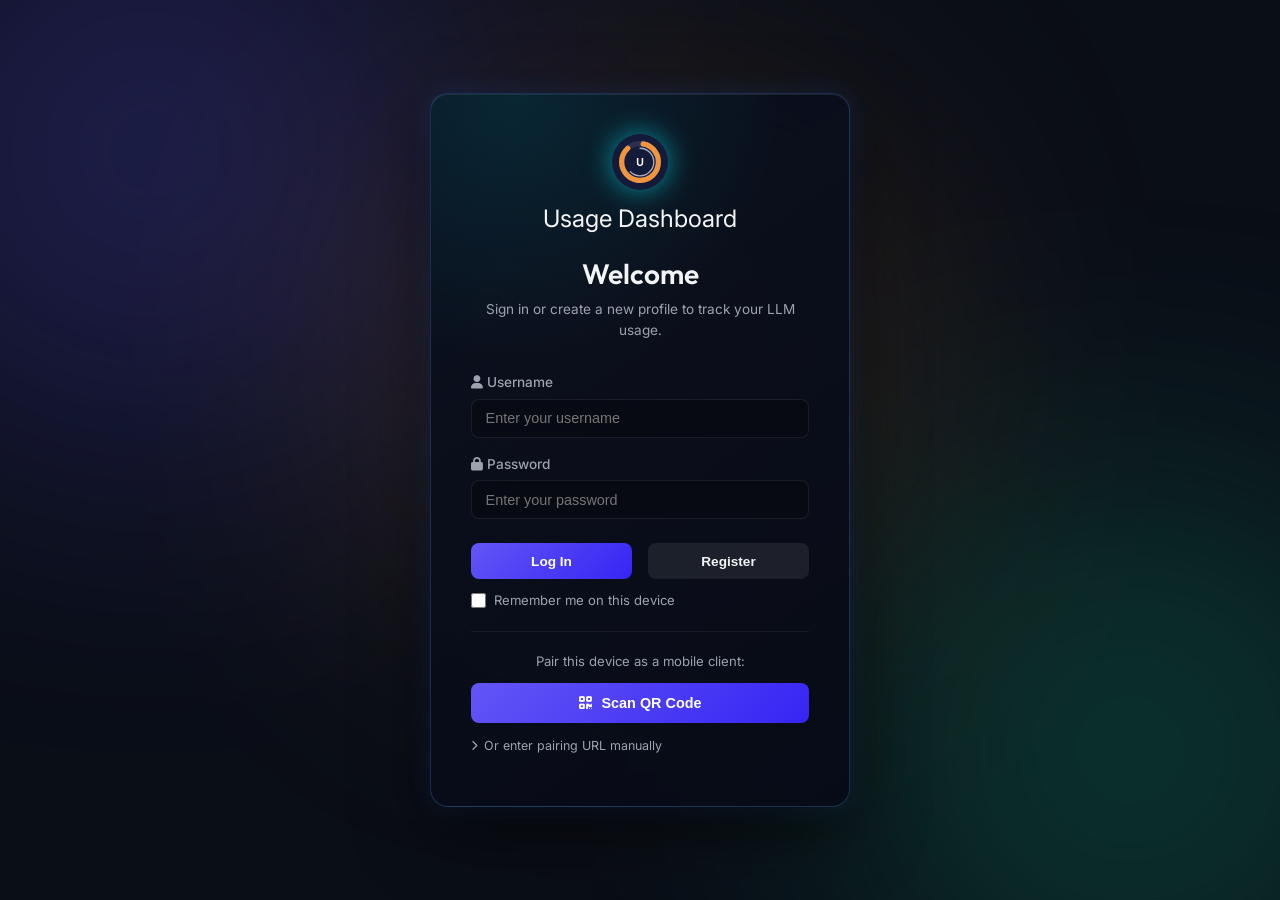
==== index.html @ 0e077a28 "0.43.2: log days win over the report; share list follows the chosen day Co-Authored-By: Claude Opus " ====
<!DOCTYPE html>
<html lang="en">
<head>
    <meta charset="UTF-8">
    <meta name="viewport" content="width=device-width, initial-scale=1.0">
    <title>Usage Dashboard - Subscription Tracker</title>
    <!-- PWA & Mobile Web App Meta -->
    <link rel="manifest" href="manifest.webmanifest">
    <meta name="apple-mobile-web-app-capable" content="yes">
    <meta name="apple-mobile-web-app-status-bar-style" content="black-translucent">
    <meta name="apple-mobile-web-app-title" content="Usage Dashboard">
    <link rel="apple-touch-icon" href="assets/icon-180.png">
    <link rel="icon" type="image/svg+xml" href="assets/icon-small.svg">
    <!-- Google Fonts -->
    <link rel="preconnect" href="https://fonts.googleapis.com">
    <link rel="preconnect" href="https://fonts.gstatic.com" crossorigin>
    <link href="https://fonts.googleapis.com/css2?family=Inter:wght@300;400;500;600;700&family=Outfit:wght@400;500;600;700;800&display=swap" rel="stylesheet">
    <!-- FontAwesome for Premium Icons -->
    <link rel="stylesheet" href="https://cdnjs.cloudflare.com/ajax/libs/font-awesome/6.4.0/css/all.min.css">
    <!-- Chart.js for Analytics (bundled locally — CDN blocked by MV3 CSP) -->
    <script src="lib/chart.min.js"></script>
    <script src="lib/qrcode.min.js"></script>
    <link rel="stylesheet" href="style.css?v=0.43.2">
</head>
<body>
    <!-- Animated Ambient Background Blobs -->
    <div class="bg-blobs">
        <div class="blob blob-purple"></div>
        <div class="blob blob-cyan"></div>
        <div class="blob blob-bronze"></div>
    </div>

    <!-- MAIN WRAPPER -->
    <div class="app-container">

        <!-- LOGIN / REGISTER CONTAINER -->
        <div id="login-container" class="glass-panel auth-panel">
            <div class="auth-header">
                <div class="app-logo">
                    <i class="fa-solid fa-gauge-high"></i>
                    <span>Usage Dashboard</span>
                </div>
                <h2>Welcome</h2>
                <p>Sign in or create a new profile to track your LLM usage.</p>
            </div>

            <form id="auth-form" class="auth-form">
                <div class="form-group">
                    <label for="username"><i class="fa-solid fa-user"></i> Username</label>
                    <input type="text" id="username" placeholder="Enter your username" required autocomplete="username">
                </div>

                <div class="form-group">
                    <label for="password"><i class="fa-solid fa-lock"></i> Password</label>
                    <input type="password" id="password" placeholder="Enter your password" required autocomplete="current-password">
                </div>

                <div class="auth-buttons">
                    <button type="submit" id="btn-login" class="btn-primary">Log In</button>
                    <button type="button" id="btn-register" class="btn-secondary">Register</button>
                </div>
                <label style="display:flex; align-items:center; gap:8px; margin-top:12px; font-size:0.82rem; color:var(--text-muted); cursor:pointer;">
                    <input type="checkbox" id="chk-remember-me" style="accent-color:var(--color-gemini); width:15px; height:15px;">
                    Remember me on this device
                </label>
            </form>

            <div id="auth-message" class="auth-message error" style="display: none;"></div>

            <!-- Mobile Pairing Panel (back-up fallback) -->
            <div id="mobile-pairing-section" class="mobile-pairing-section mt-4" style="border-top: 1px solid rgba(255,255,255,0.06); padding-top: 20px; margin-top: 20px; text-align: center;">
                <p style="font-size: 0.82rem; color: var(--text-muted); margin-bottom: 12px;">Pair this device as a mobile client:</p>

                <!-- QR Scanner knop (primaire actie) -->
                <button type="button" id="btn-open-qr-scanner" class="btn-primary w-100" style="padding: 12px 16px; font-size: 0.9rem; display: flex; align-items: center; justify-content: center; gap: 10px; margin-bottom: 14px;">
                    <i class="fa-solid fa-qrcode"></i> Scan QR Code
                </button>

                <!-- Handmatig URL invoeren (fallback) -->
                <details style="text-align: left;">
                    <summary style="font-size: 0.78rem; color: var(--text-muted); cursor: pointer; margin-bottom: 10px; list-style: none; display: flex; align-items: center; gap: 6px;">
                        <i class="fa-solid fa-chevron-right" style="font-size: 0.65rem; transition: transform 0.2s;" id="pairing-details-icon"></i>
                        Or enter pairing URL manually
                    </summary>
                    <div class="form-group" style="margin-bottom: 12px;">
                        <input type="text" id="pairing-input-url" placeholder="Paste the full pairing URL from your PC here" style="font-size: 0.85rem; background: rgba(0,0,0,0.3); border: 1px solid rgba(255,255,255,0.08); border-radius: 6px; color: #fff; width: 100%; padding: 10px 12px; box-sizing: border-box; transition: border-color 0.2s;">
                    </div>
                    <button type="button" id="btn-submit-pairing-url" class="btn-secondary w-100" style="padding: 10px 16px; font-size: 0.85rem; display: flex; align-items: center; justify-content: center; gap: 8px;">
                        <i class="fa-solid fa-link"></i> Pair & Activate
                    </button>
                </details>
            </div>
        </div>

        <!-- QR SCANNER MODAL -->
        <div id="qr-scanner-modal" style="display:none; position:fixed; inset:0; background:rgba(0,0,0,0.96); z-index:99999; flex-direction:column; align-items:center; justify-content:center; padding:20px; box-sizing:border-box;">
            <div style="width:100%; max-width:420px; text-align:center;">
                <h2 style="margin:0 0 6px; font-size:1.1rem; color:#fff;">Scan QR Code</h2>
                <p id="qr-scanner-msg" style="font-size:0.8rem; color:rgba(255,255,255,0.55); margin:0 0 16px;">Point your camera at the QR code shown on your PC.</p>

                <!-- Live camera preview -->
                <div style="position:relative; width:100%; max-width:320px; margin:0 auto 16px;">
                    <video id="qr-video" autoplay playsinline muted style="width:100%; border-radius:12px; display:block; background:#111;"></video>
                    <!-- Targeting overlay -->
                    <div style="position:absolute; inset:0; display:flex; align-items:center; justify-content:center; pointer-events:none;">
                        <div style="width:200px; height:200px; border:2px solid rgba(99,102,241,0.8); border-radius:12px; box-shadow:0 0 0 4000px rgba(0,0,0,0.35);"></div>
                    </div>
                </div>

                <!-- iOS fallback: foto uploaden -->
                <div id="qr-file-fallback" style="display:none; margin-bottom:16px;">
                    <p style="font-size:0.78rem; color:rgba(255,255,255,0.5); margin-bottom:10px;">Live camera not available on this browser.<br>Take a photo of the QR code instead:</p>
                    <label style="display:inline-flex; align-items:center; gap:8px; background:rgba(99,102,241,0.2); border:1px solid rgba(99,102,241,0.4); color:#fff; padding:10px 20px; border-radius:8px; cursor:pointer; font-size:0.85rem;">
                        <i class="fa-solid fa-camera"></i> Take Photo
                        <input type="file" id="qr-file-input" accept="image/*" capture="environment" style="display:none;">
                    </label>
                </div>

                <button type="button" id="btn-close-qr-scanner" style="background:rgba(255,255,255,0.08); border:1px solid rgba(255,255,255,0.12); color:rgba(255,255,255,0.7); padding:10px 28px; border-radius:8px; font-size:0.85rem; cursor:pointer;">
                    <i class="fa-solid fa-xmark"></i> Cancel
                </button>
            </div>
        </div>

        <!-- MAIN DASHBOARD CONTENT (Hidden until logged in) -->
        <div id="dashboard-container" class="main-content" style="display: none;">

            <!-- HEADER -->
            <header class="glass-panel app-header">
                <div class="app-logo">
                    <div class="logo-icon-wrapper">
                        <img src="assets/usage-dashboard-logo.svg" class="logo-badge-img" alt="Usage Dashboard">
                    </div>
                    <div>
                        <h1>Usage Dashboard</h1>
                        <span class="sub-logo">Subscription Usage Dashboard</span>
                    </div>
                    <div class="header-sync-status sync-ok" title="Synced">
                        <span class="pulse-dot"></span>
                        <span>Live Syncing</span>
                    </div>
                    <button type="button" id="version-badge" class="version-badge" data-state="ok" title="Version">v…</button>
                </div>

                <!-- Navigation Tabs -->
                <nav class="nav-tabs">
                    <button class="nav-tab active" data-tab="tab-dashboard">Dashboard</button>
                    <button class="nav-tab" data-tab="tab-analytics">Analyze</button>
                    <button class="nav-tab" data-tab="tab-settings">Settings</button>
                </nav>

                <!-- Header Actions (Sync & Profile) -->
                <div class="header-right">
                    <!-- Quick Sync Actions -->
                    <div class="header-sync-actions">
                        <button id="btn-sync-all" class="btn-sync-header" title="Refresh usage data from Claude &amp; ChatGPT">
                            <i class="fa-solid fa-arrows-rotate"></i>
                        </button>
                    </div>

                    <!-- Persistente refresh-statusbalk (aangevraagd → PC gezien → klaar / fout) -->
                    <div id="refresh-status-bar" class="refresh-status-bar" style="display:none;"></div>

                    <!-- Profile switcher dropdown -->
                    <div class="header-profile-switcher" id="header-profile-switcher">
                        <button id="btn-profile-switcher" class="profile-switcher-btn" title="Switch profile">
                            <span class="ps-avatar">
                                <img src="assets/profile-avatar.svg" alt="">
                                <span id="ps-status-dot" class="ps-status-dot" style="background:rgba(255,255,255,0.2);"></span>
                            </span>
                            <span id="ps-label">Dashboard</span>
                            <i class="fa-solid fa-chevron-down ps-chevron"></i>
                        </button>
                        <div id="profile-switcher-menu" class="profile-switcher-menu" style="display:none;">
                            <div id="psm-profile-list"></div>
                            <div class="psm-divider"></div>
                            <button id="btn-psm-blocks" class="psm-manage-btn">
                                <i class="fa-solid fa-plus"></i> Blocks: add, restore, arrange
                                <span id="block-fab-hidden-badge" class="block-fab-badge psm-badge" style="display:none;"></span>
                            </button>
                            <div id="block-fab-menu" class="block-fab-menu psm-block-menu" style="display:none;"></div>
                            <div class="psm-divider"></div>
                            <button id="btn-psm-manage" class="psm-manage-btn">
                                <i class="fa-solid fa-sliders"></i> Manage profiles
                            </button>
                            <!-- Site links (PC only; applyMobileSyncUI hides them) -->
                            <div class="psm-site-links">
                                <div class="psm-divider"></div>
                                <a href="https://claude.ai/settings/usage" target="_blank" rel="noopener" class="psm-manage-btn psm-site-link">
                                    <img src="assets/claude-mark.svg" alt=""> Claude usage
                                </a>
                                <a href="https://chatgpt.com/settings/usage?tab=overview" target="_blank" rel="noopener" class="psm-manage-btn psm-site-link">
                                    <img src="assets/openai-mark.svg" alt=""> ChatGPT usage
                                </a>
                            </div>
                            <div class="psm-divider"></div>
                            <div class="psm-user">
                                <span id="display-username" class="psm-username">User</span>
                                <button id="btn-logout" class="psm-logout">
                                    <i class="fa-solid fa-right-from-bracket"></i> Log out
                                </button>
                            </div>
                        </div>
                    </div>
                </div>
            </header>

            <!-- TABS CONTENT AREA -->
            <main class="tab-content-container">

                <!-- 1. DASHBOARD TAB -->
                <section id="tab-dashboard" class="tab-pane active">


                    <!-- FIRST-TIME SETUP BANNER (hidden once synced) -->
                    <div id="getting-started-banner" style="display:none; background:rgba(99,102,241,0.1); border:1px solid rgba(99,102,241,0.3); border-radius:12px; padding:14px 18px; margin-bottom:18px;">
                        <div style="display:flex; justify-content:space-between; align-items:flex-start; gap:12px;">
                            <div>
                                <div style="font-size:0.9rem; font-weight:600; color:#fff; margin-bottom:6px;">
                                    <i class="fa-solid fa-gauge-high" style="color:var(--color-gemini); margin-right:7px;"></i>Welcome to Usage Dashboard
                                </div>
                                <p style="font-size:0.78rem; color:rgba(255,255,255,0.6); margin:0 0 10px; line-height:1.5;">
                                    Open a page below in Chrome — the extension will automatically read your usage data and show it here.
                                </p>
                                <div style="display:flex; gap:8px; flex-wrap:wrap;">
                                    <button type="button" id="btn-open-onboarding-banner" class="btn-primary" style="padding:5px 12px; font-size:0.75rem;">
                                        <i class="fa-solid fa-route"></i> Setup guide
                                    </button>
                                    <a href="https://claude.ai/settings/usage" target="_blank" style="display:inline-flex; align-items:center; gap:6px; font-size:0.75rem; font-weight:600; color:var(--color-claude); background:rgba(242,140,40,0.12); border:1px solid rgba(242,140,40,0.3); padding:5px 12px; border-radius:20px; text-decoration:none;">
                                        <i class="fa-solid fa-arrow-up-right-from-square"></i> claude.ai/settings/usage
                                    </a>
                                    <a href="https://chatgpt.com/settings/usage?tab=overview" target="_blank" style="display:inline-flex; align-items:center; gap:6px; font-size:0.75rem; font-weight:600; color:var(--color-chatgpt); background:rgba(16,185,129,0.12); border:1px solid rgba(16,185,129,0.3); padding:5px 12px; border-radius:20px; text-decoration:none;">
                                        <i class="fa-solid fa-arrow-up-right-from-square"></i> chatgpt.com analytics
                                    </a>
                                </div>
                            </div>
                            <button id="btn-dismiss-banner" style="background:none;border:none;color:rgba(255,255,255,0.4);cursor:pointer;font-size:1rem;padding:0;flex-shrink:0;" title="Dismiss">
                                <i class="fa-solid fa-xmark"></i>
                            </button>
                        </div>
                        <!-- Name prompt (shown when still "Dashboard User") -->
                        <div id="name-prompt" style="display:none; margin-top:12px; padding-top:12px; border-top:1px solid rgba(255,255,255,0.07);">
                            <p style="font-size:0.75rem; color:rgba(255,255,255,0.5); margin:0 0 7px;">
                                <i class="fa-solid fa-id-badge" style="color:var(--color-gemini);"></i> Give this Chrome profile a name so you recognise it in the dashboard:
                            </p>
                            <div style="display:flex; gap:8px;">
                                <input type="text" id="banner-profile-name" placeholder="e.g. Rob – Personal" style="font-size:0.85rem; background:rgba(0,0,0,0.3); border:1px solid rgba(255,255,255,0.1); border-radius:6px; color:#fff; flex:1; padding:7px 10px; box-sizing:border-box;">
                                <button type="button" id="btn-banner-save-name" class="btn-primary" style="padding:0 16px; font-size:0.82rem;">Save name</button>
                            </div>
                        </div>
                    </div>

<div class="dashboard-grid">

                        <!-- CLAUDE CARD -->
                        <div class="glass-panel provider-card claude-card" id="card-claude">
                            <div class="provider-header">
                                <div class="provider-title">
                                    <div class="brand-icon-wrapper claude">
                                        <img src="assets/claude-mark.svg" class="brand-mark" alt="">
                                    </div>
                                    <div>
                                        <h3>Claude Pro</h3>
                                        <span class="provider-meta">Anthropic • 5h Rolling Limit</span>
                                    </div>
                                </div>
                                <span class="badge badge-claude">Web Scraped</span>
                            </div>

                            <div class="progress-visualization">
                                <div class="progress-ring-container">
                                    <svg class="progress-ring" width="160" height="160">
                                        <circle class="progress-ring__circle-bg" stroke="rgba(255,255,255,0.04)" stroke-width="12" fill="transparent" r="68" cx="80" cy="80"/>
                                        <circle class="progress-ring__timer" id="ring-time-claude" r="57" cx="80" cy="80" style="display:none"/>
                                        <circle class="progress-ring__circle claude-stroke" id="ring-claude" stroke-width="12" fill="transparent" r="68" cx="80" cy="80"/>
                                    </svg>
                                    <div class="progress-value">
                                        <span class="pct" id="pct-claude">100%</span>
                                        <span class="lbl">Used</span>
                                    </div>
                                    <div class="week-slot" id="week-slot-claude"></div>
                                </div>
                            </div>

                            <div class="card-stats">
                                <div class="sync-status-indicator mb-2" style="justify-content: space-between; display: flex; align-items: center; width: 100%;">
                                    <div>
                                        <i class="fa-solid fa-circle-check text-green"></i>
                                        <span id="sync-time-claude">Not synced</span>
                                    </div>
                                    <button class="btn-sync-now" data-provider="claude" title="Sync now via Claude tab">
                                        <i class="fa-solid fa-arrows-rotate"></i>
                                    </button>
                                </div>
                                <!-- Profile chips (multi-profile combined view) -->
                                <div class="profile-chips" id="profile-chips-claude"></div>
                                <!-- Empty state: shown when not yet synced -->
                                <div id="empty-state-claude" style="display:none; margin:8px 0 4px; padding:8px 10px; background:rgba(242,140,40,0.07); border:1px solid rgba(242,140,40,0.2); border-radius:8px; font-size:0.75rem; color:rgba(255,255,255,0.6); line-height:1.5;">
                                    <i class="fa-solid fa-circle-info" style="color:var(--color-claude); margin-right:5px;"></i>
                                    Open <a href="https://claude.ai/settings/usage" target="_blank" style="color:var(--color-claude); font-weight:600;">claude.ai/settings/usage</a> to load your data.
                                </div>
                                <!-- Current Session Parallel Bars -->
                                <div class="parallel-pace-section mb-3">
                                    <div class="section-subtitle-small">Current Session (Pace)</div>
                                    <div class="parallel-bar-row">
                                        <div class="parallel-bar-label">
                                            <span>Remaining Capacity:</span>
                                            <span class="font-mono pct-val" id="pace-cap-pct-claude">100%</span>
                                        </div>
                                        <div class="parallel-bar-track">
                                            <div class="parallel-bar-fill claude-bg" id="pace-cap-bar-claude" style="width: 100%;"></div>
                                        </div>
                                    </div>
                                    <div class="parallel-bar-row mt-2">
                                        <div class="parallel-bar-label">
                                            <span>Remaining Time (Resets in <span id="timer-claude" class="font-mono">Fully Free</span>):</span>
                                            <span class="font-mono pct-val" id="pace-time-pct-claude">100%</span>
                                        </div>
                                        <div class="parallel-bar-track time-track">
                                            <div class="parallel-bar-fill time-bg" id="pace-time-bar-claude" style="width: 100%;"></div>
                                        </div>
                                    </div>
                                    <div class="parallel-status mt-2" id="pace-status-box-claude">
                                        <i class="fa-solid fa-gauge-high"></i> <span id="pace-status-text-claude">On Track</span>
                                    </div>
                                </div>

                                <!-- Weekly Limit Parallel Bars -->
                                <div class="parallel-pace-section">
                                    <div class="section-subtitle-small">Weekly Limit (Pace)</div>
                                    <div class="parallel-bar-row">
                                        <div class="parallel-bar-label">
                                            <span>Remaining Capacity:</span>
                                            <span class="font-mono pct-val" id="weekly-cap-pct-claude">100%</span>
                                        </div>
                                        <div class="parallel-bar-track">
                                            <div class="parallel-bar-fill claude-bg" id="weekly-cap-bar-claude" style="width: 100%;"></div>
                                        </div>
                                    </div>
                                    <div class="parallel-bar-row mt-2">
                                        <div class="parallel-bar-label">
                                            <span>Remaining Time (Resets in <span id="weekly-timer-claude" class="font-mono">Resets Tuesday 06:00</span>):</span>
                                            <span class="font-mono pct-val" id="weekly-time-pct-claude">100%</span>
                                        </div>
                                        <div class="parallel-bar-track time-track">
                                            <div class="parallel-bar-fill time-bg" id="weekly-time-bar-claude" style="width: 100%;"></div>
                                        </div>
                                    </div>
                                    <div class="parallel-status mt-2" id="weekly-status-box-claude">
                                        <i class="fa-solid fa-gauge-high"></i> <span id="weekly-status-text-claude">On Track</span>
                                    </div>
                                </div>
                            </div>


                        </div>

                        <!-- CHATGPT CARD -->
                        <div class="glass-panel provider-card chatgpt-card" id="card-chatgpt">
                            <div class="provider-header">
                                <div class="provider-title">
                                    <div class="brand-icon-wrapper chatgpt">
                                        <img src="assets/openai-mark.svg" class="brand-mark" alt="">
                                    </div>
                                    <div>
                                        <h3>ChatGPT Business</h3>
                                        <span class="provider-meta">OpenAI • Workspace Limits</span>
                                    </div>
                                </div>
                                <span class="badge badge-chatgpt">Analytics Scraped</span>
                            </div>

                            <div class="progress-visualization">
                                <div class="progress-ring-container">
                                    <svg class="progress-ring" width="160" height="160">
                                        <circle class="progress-ring__circle-bg" stroke="rgba(255,255,255,0.04)" stroke-width="12" fill="transparent" r="68" cx="80" cy="80"/>
                                        <circle class="progress-ring__timer" id="ring-time-chatgpt" r="57" cx="80" cy="80" style="display:none"/>
                                        <circle class="progress-ring__circle chatgpt-stroke" id="ring-chatgpt" stroke-width="12" fill="transparent" r="68" cx="80" cy="80"/>
                                    </svg>
                                    <div class="progress-value">
                                        <span class="pct" id="pct-chatgpt">100%</span>
                                        <span class="lbl">Used</span>
                                    </div>
                                    <div class="week-slot" id="week-slot-chatgpt"></div>
                                </div>
                            </div>

                            <div class="card-stats">
                                <div class="sync-status-indicator mb-2" style="justify-content: space-between; display: flex; align-items: center; width: 100%;">
                                    <div>
                                        <i class="fa-solid fa-circle-check text-green"></i>
                                        <span id="sync-time-chatgpt">Not synced</span>
                                    </div>
                                    <button class="btn-sync-now" data-provider="chatgpt" title="Sync now via ChatGPT tab">
                                        <i class="fa-solid fa-arrows-rotate"></i>
                                    </button>
                                </div>
                                <!-- Profile chips (multi-profile combined view) -->
                                <div class="profile-chips" id="profile-chips-chatgpt"></div>
                                <!-- Empty state: shown when not yet synced -->
                                <div id="empty-state-chatgpt" style="display:none; margin:8px 0 4px; padding:8px 10px; background:rgba(16,185,129,0.07); border:1px solid rgba(16,185,129,0.2); border-radius:8px; font-size:0.75rem; color:rgba(255,255,255,0.6); line-height:1.5;">
                                    <i class="fa-solid fa-circle-info" style="color:var(--color-chatgpt); margin-right:5px;"></i>
                                    Open <a href="https://chatgpt.com/settings/usage?tab=overview" target="_blank" style="color:var(--color-chatgpt); font-weight:600;">chatgpt.com usage</a> to load your data.
                                </div>

                                <!-- 5 Hour Limit Parallel Bars -->
                                <div class="parallel-pace-section mb-3" id="chatgpt-5h-section">
                                    <div class="section-subtitle-small">5 Hour Limit (Pace)</div>
                                    <div class="parallel-bar-row">
                                        <div class="parallel-bar-label">
                                            <span>Remaining Capacity:</span>
                                            <span class="font-mono pct-val" id="pace-cap-pct-chatgpt">100%</span>
                                        </div>
                                        <div class="parallel-bar-track">
                                            <div class="parallel-bar-fill chatgpt-bg" id="pace-cap-bar-chatgpt" style="width: 100%;"></div>
                                        </div>
                                    </div>
                                    <div class="parallel-bar-row mt-2">
                                        <div class="parallel-bar-label">
                                            <span>Remaining Time (Resets in <span id="timer-chatgpt" class="font-mono">Active</span>):</span>
                                            <span class="font-mono pct-val" id="pace-time-pct-chatgpt">100%</span>
                                        </div>
                                        <div class="parallel-bar-track time-track">
                                            <div class="parallel-bar-fill time-bg" id="pace-time-bar-chatgpt" style="width: 100%;"></div>
                                        </div>
                                    </div>
                                    <div class="parallel-status mt-2" id="pace-status-box-chatgpt">
                                        <i class="fa-solid fa-gauge-high"></i> <span id="pace-status-text-chatgpt">On Track</span>
                                    </div>
                                </div>

                                <!-- Weekly Limit Parallel Bars -->
                                <div class="parallel-pace-section" id="chatgpt-weekly-section">
                                    <div class="section-subtitle-small">Weekly Limit (Pace)</div>
                                    <div class="parallel-bar-row">
                                        <div class="parallel-bar-label">
                                            <span>Remaining Capacity:</span>
                                            <span class="font-mono pct-val" id="weekly-cap-pct-chatgpt">100%</span>
                                        </div>
                                        <div class="parallel-bar-track">
                                            <div class="parallel-bar-fill chatgpt-bg" id="weekly-cap-bar-chatgpt" style="width: 100%;"></div>
                                        </div>
                                    </div>
                                    <div class="parallel-bar-row mt-2">
                                        <div class="parallel-bar-label">
                                            <span>Remaining Time (Resets in <span id="weekly-timer-chatgpt" class="font-mono">Active</span>):</span>
                                            <span class="font-mono pct-val" id="weekly-time-pct-chatgpt">100%</span>
                                        </div>
                                        <div class="parallel-bar-track time-track">
                                            <div class="parallel-bar-fill time-bg" id="weekly-time-bar-chatgpt" style="width: 100%;"></div>
                                        </div>
                                    </div>
                                    <div class="parallel-status mt-2" id="weekly-status-box-chatgpt">
                                        <i class="fa-solid fa-gauge-high"></i> <span id="weekly-status-text-chatgpt">On Track</span>
                                    </div>
                                </div>

                                <!-- Monthly Limit Parallel Bars (free/personal accounts — same green ChatGPT family) -->
                                <div class="parallel-pace-section mt-3" id="chatgpt-monthly-section" style="display:none;">
                                    <div class="section-subtitle-small">Monthly Limit (Pace)</div>
                                    <div class="parallel-bar-row">
                                        <div class="parallel-bar-label">
                                            <span>Remaining Capacity:</span>
                                            <span class="font-mono pct-val" id="month-cap-pct-chatgpt">100%</span>
                                        </div>
                                        <div class="parallel-bar-track">
                                            <div class="parallel-bar-fill chatgpt-bg" id="month-cap-bar-chatgpt" style="width: 100%;"></div>
                                        </div>
                                    </div>
                                    <div class="parallel-bar-row mt-2">
                                        <div class="parallel-bar-label">
                                            <span>Remaining Time (Resets <span id="month-timer-chatgpt" class="font-mono">—</span>):</span>
                                            <span class="font-mono pct-val" id="month-time-pct-chatgpt">100%</span>
                                        </div>
                                        <div class="parallel-bar-track time-track">
                                            <div class="parallel-bar-fill time-bg" id="month-time-bar-chatgpt" style="width: 100%;"></div>
                                        </div>
                                    </div>
                                    <div class="parallel-status mt-2" id="month-status-box-chatgpt">
                                        <i class="fa-solid fa-gauge-high"></i> <span id="month-status-text-chatgpt">On Track</span>
                                    </div>
                                </div>
                            </div>


                        </div>

                        <!-- GEMINI CARD -->
                        <div class="glass-panel provider-card gemini-card" id="card-gemini">
                            <div class="provider-header">
                                <div class="provider-title">
                                    <div class="brand-icon-wrapper gemini">
                                        <i class="fa-solid fa-wand-magic-sparkles"></i>
                                    </div>
                                    <div>
                                        <h3>Gemini Advanced</h3>
                                        <span class="provider-meta">Google • 24h Rolling Limit</span>
                                    </div>
                                </div>
                                <span class="badge badge-gemini">Web Scraped</span>
                            </div>

                            <div class="progress-visualization">
                                <div class="progress-ring-container">
                                    <svg class="progress-ring" width="160" height="160">
                                        <circle class="progress-ring__circle-bg" stroke="rgba(255,255,255,0.04)" stroke-width="12" fill="transparent" r="68" cx="80" cy="80"/>
                                        <circle class="progress-ring__timer" id="ring-time-gemini" r="57" cx="80" cy="80" style="display:none"/>
                                        <circle class="progress-ring__circle gemini-stroke" id="ring-gemini" stroke-width="12" fill="transparent" r="68" cx="80" cy="80"/>
                                    </svg>
                                    <div class="progress-value">
                                        <span class="pct" id="pct-gemini">100%</span>
                                        <span class="lbl">Used</span>
                                    </div>
                                </div>
                            </div>

                            <div class="card-stats">
                                <div class="sync-status-indicator mb-2">
                                    <i class="fa-solid fa-circle-question info-tooltip" title="Google does not publish an exact usage page. The default limit is dynamic: ~50 messages per 3 hours for Gemini 1.5 Pro. Adjust this in Settings."></i>
                                    <span>Manual tracking</span>
                                </div>
                                <div class="stat-row">
                                    <span>Messages Left:</span>
                                    <span class="stat-val font-mono" id="msg-limit-gemini">100 / 100</span>
                                </div>
                                <div class="stat-row">
                                    <span>Used in 24 hours:</span>
                                    <span class="stat-val font-mono" id="msg-used-gemini">0</span>
                                </div>
                                <div class="stat-row highlight mb-3">
                                    <span>Full reset in:</span>
                                    <span class="stat-val font-mono reset-timer" id="timer-gemini">No limit</span>
                                </div>

                                <!-- Parallel Progress Bars -->
                                <div class="parallel-pace-section">
                                    <div class="parallel-bar-row">
                                        <div class="parallel-bar-label">
                                            <span>Remaining Capacity:</span>
                                            <span class="font-mono pct-val" id="pace-cap-pct-gemini">100%</span>
                                        </div>
                                        <div class="parallel-bar-track">
                                            <div class="parallel-bar-fill gemini-bg" id="pace-cap-bar-gemini" style="width: 100%;"></div>
                                        </div>
                                    </div>
                                    <div class="parallel-bar-row mt-2">
                                        <div class="parallel-bar-label">
                                            <span>Time until Reset (24h):</span>
                                            <span class="font-mono pct-val" id="pace-time-pct-gemini">100%</span>
                                        </div>
                                        <div class="parallel-bar-track time-track">
                                            <div class="parallel-bar-fill time-bg" id="pace-time-bar-gemini" style="width: 100%;"></div>
                                        </div>
                                    </div>
                                    <div class="parallel-status mt-2" id="pace-status-box-gemini">
                                        <i class="fa-solid fa-gauge-high"></i> <span id="pace-status-text-gemini">On Track</span>
                                    </div>
                                </div>
                            </div>


                        </div>

                        <!-- Z.AI CARD -->
                        <div class="glass-panel provider-card zai-card" id="card-zai">
                            <div class="provider-header">
                                <div class="provider-title">
                                    <div class="brand-icon-wrapper zai">
                                        <i class="fa-solid fa-brain"></i>
                                    </div>
                                    <div>
                                        <h3>Z.Ai</h3>
                                        <span class="provider-meta">GLM ? 24h Rolling Limit</span>
                                    </div>
                                </div>
                                <span class="badge badge-zai">Web API</span>
                            </div>

                            <div class="progress-visualization">
                                <div class="progress-ring-container">
                                    <svg class="progress-ring" width="160" height="160">
                                        <circle class="progress-ring__circle-bg" stroke="rgba(255,255,255,0.04)" stroke-width="12" fill="transparent" r="68" cx="80" cy="80"/>
                                        <circle class="progress-ring__timer" id="ring-time-zai" r="57" cx="80" cy="80" style="display:none"/>
                                        <circle class="progress-ring__circle zai-stroke" id="ring-zai" stroke-width="12" fill="transparent" r="68" cx="80" cy="80"/>
                                    </svg>
                                    <div class="progress-value">
                                        <span class="pct" id="pct-zai">100%</span>
                                        <span class="lbl">Used</span>
                                    </div>
                                </div>
                            </div>

                            <div class="card-stats">
                                <div class="sync-status-indicator mb-2">
                                    <i class="fa-solid fa-circle-question info-tooltip" title="Z.Ai usage is read from the dashboard endpoint when you open the coding-plan usage page. Prompt tracking is used as a fallback."></i>
                                    <span>Manual tracking</span>
                                </div>
                                <div class="stat-row">
                                    <span>Messages Left:</span>
                                    <span class="stat-val font-mono" id="msg-limit-zai">100 / 100</span>
                                </div>
                                <div class="stat-row">
                                    <span>Used in 24 hours:</span>
                                    <span class="stat-val font-mono" id="msg-used-zai">0</span>
                                </div>
                                <div class="stat-row highlight mb-3">
                                    <span>Full reset in:</span>
                                    <span class="stat-val font-mono reset-timer" id="timer-zai">No limit</span>
                                </div>

                                <div class="parallel-pace-section">
                                    <div class="parallel-bar-row">
                                        <div class="parallel-bar-label">
                                            <span>Remaining Capacity:</span>
                                            <span class="font-mono pct-val" id="pace-cap-pct-zai">100%</span>
                                        </div>
                                        <div class="parallel-bar-track">
                                            <div class="parallel-bar-fill zai-bg" id="pace-cap-bar-zai" style="width: 100%;"></div>
                                        </div>
                                    </div>
                                    <div class="parallel-bar-row mt-2">
                                        <div class="parallel-bar-label">
                                            <span>Time until Reset (24h):</span>
                                            <span class="font-mono pct-val" id="pace-time-pct-zai">100%</span>
                                        </div>
                                        <div class="parallel-bar-track time-track">
                                            <div class="parallel-bar-fill time-bg" id="pace-time-bar-zai" style="width: 100%;"></div>
                                        </div>
                                    </div>
                                    <div class="parallel-status mt-2" id="pace-status-box-zai">
                                        <i class="fa-solid fa-gauge-high"></i> <span id="pace-status-text-zai">On Track</span>
                                    </div>
                                </div>
                            </div>
                        </div>

                    <section class="glass-panel mp-card usage-model" id="usage-by-model" data-tile-key="usage-by-model" aria-labelledby="usage-model-title" style="display:none">
                        <div class="um-thead">
                            <h2 id="usage-model-title">Usage by model</h2>
                            <div class="um-ctrls">
                                <div class="um-seg" role="group" aria-label="Usage period">
                                    <button type="button" data-um-period="day" aria-pressed="false">Last day</button>
                                    <button type="button" data-um-period="7d" aria-pressed="true">7 days</button>
                                </div>
                            </div>
                        </div>
                        <div class="um-rows"><span class="um-note">No data yet</span></div>
                        <div class="um-cache" hidden></div>
                        <div class="um-foot" hidden><span class="um-source"></span><span class="um-generated"></span></div>
                    </section>
                    </div>

                    <!-- MULTI-PROFILE GRID (combined "All profiles" view: one card per profile × subscription) -->
                    <div class="dashboard-grid" id="multi-profile-grid" style="display:none;"></div>

                    <!-- LIVE LOG FEED (Full Width) -->
                    <div class="dashboard-secondary-grid">
                        <div class="glass-panel detail-card">
                            <div class="card-header-with-actions">
                                <h3><i class="fa-solid fa-clock-rotate-left"></i> Recent Activity</h3>
                                <button id="btn-clear-recent" class="btn-text">Clear</button>
                            </div>

                            <div class="log-feed-container">
                                <div id="log-feed-empty" class="feed-empty-state">
                                    <i class="fa-solid fa-list-check"></i>
                                    <p>No activity logged yet. Start chatting in Claude, ChatGPT, Gemini or Z.Ai and the extension will record it live!</p>
                                </div>
                                <ul id="log-feed-list" class="log-feed-list">
                                    <!-- Dynamic log items -->
                                </ul>
                            </div>
                        </div>
                    </div>
                </section>

                <!-- 3. ANALYTICS TAB -->
                <section id="tab-analytics" class="tab-pane">
                    <div class="glass-panel">
                        <h3 id="accounts-heading">Accounts</h3>
                        <div class="table-responsive mt-3">
                            <table class="data-table accounts-table" aria-labelledby="accounts-heading">
                                <thead><tr>
                                    <th scope="col">Account</th>
                                    <th scope="col">Session used</th>
                                    <th scope="col" aria-sort="descending" title="Lowest remaining capacity across measured limits">Headroom</th>
                                    <th scope="col">Week used</th>
                                    <th scope="col">Next reset</th>
                                    <th scope="col">Flags</th>
                                </tr></thead>
                                <tbody id="accounts-body"></tbody>
                            </table>
                        </div>
                    </div>
                    <details id="local-log" class="section-disclosure mt-4">
                        <summary>Local log</summary>
                        <!-- Quick Statistics Grid -->
                        <div class="analytics-summary-grid mb-4">
                            <div class="glass-panel summary-card border-claude">
                                <span class="summary-label">Total Claude (7d)</span>
                                <span class="summary-value" id="stats-total-claude">0 t</span>
                                <span class="summary-subtext" id="stats-avg-claude">Avg. 0 t / day</span>
                            </div>
                            <div class="glass-panel summary-card border-chatgpt">
                                <span class="summary-label">Total ChatGPT (7d)</span>
                                <span class="summary-value" id="stats-total-chatgpt">0 m</span>
                                <span class="summary-subtext" id="stats-avg-chatgpt">Avg. 0 / day</span>
                            </div>
                            <div class="glass-panel summary-card border-gemini">
                                <span class="summary-label">Total Gemini (7d)</span>
                                <span class="summary-value" id="stats-total-gemini">0 m</span>
                                <span class="summary-subtext" id="stats-avg-gemini">Avg. 0 / day</span>
                            </div>
                            <div class="glass-panel summary-card border-zai">
                                <span class="summary-label">Total Z.Ai (7d)</span>
                                <span class="summary-value" id="stats-total-zai">0 m</span>
                                <span class="summary-subtext" id="stats-avg-zai">Avg. 0 / day</span>
                            </div>
                            <div class="glass-panel summary-card border-accent">
                                <span class="summary-label">Busiest Day (7d)</span>
                                <span class="summary-value" id="stats-peak-day">-</span>
                                <span class="summary-subtext" id="stats-peak-value">0 activities</span>
                            </div>
                        </div>

                        <div class="glass-panel">
                            <h3><i class="fa-solid fa-chart-line"></i> Usage Statistics</h3>
                            <p class="section-desc">Messages recorded over the past week.</p>

                            <div class="chart-container mt-4">
                                <canvas id="usage-chart"></canvas>
                            </div>
                        </div>

                        <div class="glass-panel mt-4">
                            <h3><i class="fa-solid fa-history"></i> Full Log History</h3>
                            <div class="table-actions">
                                <div class="search-box">
                                    <i class="fa-solid fa-magnifying-glass"></i>
                                    <input type="text" id="log-search" placeholder="Search logs...">
                                </div>
                                <button id="btn-delete-selected" class="btn-danger btn-small" style="display: none;">
                                    <i class="fa-solid fa-trash-can"></i> Delete Selection
                                </button>
                            </div>

                            <div class="table-responsive mt-3">
                                <table class="data-table">
                                    <thead>
                                        <tr>
                                            <th width="40"><input type="checkbox" id="check-all-logs"></th>
                                            <th>Time</th>
                                            <th>Model / Subscription</th>
                                            <th>Description</th>
                                            <th>Estimated Usage</th>
                                            <th width="80">Actions</th>
                                        </tr>
                                    </thead>
                                    <tbody id="table-logs-body">
                                        <!-- Dynamic rows -->
                                    </tbody>
                                </table>
                                <div id="table-empty-state" class="table-empty" style="display: none;">
                                    No log data found.
                                </div>
                            </div>
                        </div>
                    </details>
                </section>

                <!-- 4. SETTINGS TAB -->
                <section id="tab-settings" class="tab-pane">
                    <nav class="settings-nav" aria-label="Settings sections">
                        <a href="#settings-health">Health</a>
                        <a href="#settings-tiles">Tiles</a>
                        <a href="#settings-sync">Sync</a>
                        <a href="#settings-data">Data</a>
                    </nav>
                    <div class="settings-layout">
                        <div id="settings-health" class="glass-panel">
                            <h3>Health</h3>
                            <ul id="health-sources" aria-label="Measuring sources"></ul>
                        </div>

                        <!-- VISIBLE BLOCKS -->
                        <div id="settings-tiles" class="glass-panel">
                            <h3><i class="fa-solid fa-table-cells-large"></i> Visible Blocks</h3>
                            <p class="section-desc">Choose which tiles appear on your dashboard.</p>
                            <div id="visible-blocks-list" class="visible-blocks-list mt-3">
                                <label class="block-toggle"><input type="checkbox" id="vb-claude" data-block="claude" checked> <span class="block-toggle-dot" style="background:var(--color-claude);"></span> Claude Pro</label>
                                <label class="block-toggle"><input type="checkbox" id="vb-chatgpt" data-block="chatgpt" checked> <span class="block-toggle-dot" style="background:var(--color-chatgpt);"></span> ChatGPT (incl. monthly)</label>
                                <label class="block-toggle"><input type="checkbox" id="vb-gemini" data-block="gemini" checked> <span class="block-toggle-dot" style="background:var(--color-gemini);"></span> Gemini Advanced</label>
                                <label class="block-toggle"><input type="checkbox" id="vb-zai" data-block="zai" checked> <span class="block-toggle-dot" style="background:var(--color-zai);"></span> Z.Ai</label>
                            </div>
                        </div>

                        <div id="settings-sync">
                            <!-- MOBILE SYNC PANEL -->
                            <div class="glass-panel" id="settings-mobile-sync-panel">
                                <h3><i class="fa-solid fa-mobile-screen-button"></i> Mobile Sync (PWA)</h3>
                                <p class="section-desc">Pair your phone with this dashboard.</p>

                                <div class="scraper-status-list mt-3">
                                    <!-- Versies & apparaten: laat in één oogopslag zien of PC en telefoon
                                         dezelfde versie draaien. Versiedrift was hiervoor onzichtbaar. -->
                                    <div class="status-item-box" id="sync-devices-box" style="margin-bottom: 12px;">
                                        <div style="display: flex; justify-content: space-between; align-items: center;">
                                            <strong>Versions &amp; devices:</strong>
                                            <span style="display: flex; gap: 6px;">
                                                <button id="btn-refresh-devices" class="btn-small" style="padding: 2px 6px; font-size: 0.7rem;"><i class="fa-solid fa-arrows-rotate"></i> Check</button>
                                                <button id="btn-github-update" class="btn-small" style="padding: 2px 6px; font-size: 0.7rem; display: none;"><i class="fa-brands fa-github"></i> Update</button>
                                                <button id="btn-force-update" class="btn-small" style="padding: 2px 6px; font-size: 0.7rem;" title="Clear cache and load the latest version"><i class="fa-solid fa-download"></i> Force update</button>
                                            </span>
                                        </div>
                                        <div id="sync-devices-list" style="margin-top: 8px; font-size: 0.75rem;">Loading…</div>
                                        <div id="build-info-slot" style="margin-top: 8px; font-size: 0.7rem; font-family: monospace; color: rgba(255,255,255,0.45); letter-spacing: 0.3px;">Loading build info...</div>
                                    </div>

                                    <div class="status-item-box" id="sync-setup-box">
                                        <div style="display: flex; justify-content: space-between; align-items: center; margin-bottom: 8px;">
                                            <strong>Status:</strong>
                                            <span id="sync-connection-status" class="badge">Not Paired</span>
                                        </div>

                                        <div id="sync-setup-actions">
                                            <!-- My Profile Name -->
                                            <div class="form-group" style="margin-bottom: 14px;">
                                                <label for="sync-profile-label" style="font-size: 0.75rem; color: var(--text-muted); display: block; margin-bottom: 6px;"><i class="fa-solid fa-id-badge" style="color: var(--color-gemini);"></i> My profile name</label>
                                                <div style="display: flex; gap: 8px;">
                                                    <input type="text" id="sync-profile-label" placeholder="e.g. Rob – Personal" style="font-size: 0.85rem; background: rgba(0,0,0,0.3); border: 1px solid rgba(255,255,255,0.08); border-radius: 6px; color: #fff; flex: 1; padding: 8px 10px; box-sizing: border-box;">
                                                    <button type="button" id="btn-save-profile-label" class="btn-secondary" style="padding: 0 12px;" title="Save name">
                                                        <i class="fa-solid fa-floppy-disk"></i>
                                                    </button>
                                                </div>
                                                <p style="font-size: 0.68rem; color: var(--text-muted); margin-top: 4px;">Paired devices see this name.</p>
                                            </div>

                                            <p class="desc mb-2" style="font-size: 0.78rem;">Create or join a sync.</p>
                                            <div class="form-group" style="margin-bottom: 12px; text-align: left;">
                                                <label for="sync-provider-select" style="font-size: 0.75rem; color: var(--text-muted); display: block; margin-bottom: 6px;"><i class="fa-solid fa-bolt" style="color: var(--color-gemini);"></i> Connection</label>
                                                <select id="sync-provider-select" style="font-size: 0.82rem; background: rgba(0,0,0,0.3); border: 1px solid rgba(255,255,255,0.08); border-radius: 6px; color: #fff; width: 100%; padding: 9px 10px; box-sizing: border-box;">
                                                    <option value="npoint" selected>Default &middot; works everywhere (a bit slower)</option>
                                                    <option value="firebase">Firebase &middot; faster realtime sync</option>
                                                </select>
                                                <p style="font-size: 0.68rem; color: var(--text-muted); margin-top: 4px; line-height: 1.4;">npoint needs no setup. Firebase updates faster.</p>
                                            </div>
                                            <div style="display: flex; gap: 8px; margin-bottom: 8px;">
                                                <button type="button" id="btn-generate-sync" class="btn-primary" style="flex: 1;">
                                                    <i class="fa-solid fa-key"></i> Generate New Sync
                                                </button>
                                                <button type="button" id="btn-join-sync" class="btn-secondary" style="flex: 1;">
                                                    <i class="fa-solid fa-link"></i> Join Existing
                                                </button>
                                            </div>

                                            <!-- Join panel (hidden by default) -->
                                            <div id="join-sync-panel" style="display:none; background: rgba(0,0,0,0.2); border: 1px solid rgba(255,255,255,0.08); border-radius: 8px; padding: 12px; margin-top: 8px;">
                                                <p style="font-size: 0.75rem; color: var(--text-muted); margin-bottom: 8px;">Paste the primary profile’s pairing URL.</p>
                                                <input type="text" id="join-sync-url-input" placeholder="https://diederencustomsolutions.github.io/usage-dashboard/index.html?key=...&bin=..." style="font-size: 0.78rem; background: rgba(0,0,0,0.3); border: 1px solid rgba(255,255,255,0.08); border-radius: 6px; color: #fff; width: 100%; padding: 8px 10px; box-sizing: border-box; margin-bottom: 8px;">
                                                <button type="button" id="btn-submit-join-sync" class="btn-primary w-100" style="font-size: 0.82rem; padding: 9px;">
                                                    <i class="fa-solid fa-plug"></i> Connect to this sync
                                                </button>
                                            </div>
                                        </div>

                                        <div id="sync-active-info" style="display: none;">
                                            <!-- My Profile Name (also visible when active — reuses same input ID) -->
                                            <div class="form-group mb-3" id="active-profile-label-row">
                                                <label style="font-size: 0.75rem; color: var(--text-muted); display: block; margin-bottom: 6px;"><i class="fa-solid fa-id-badge" style="color: var(--color-gemini);"></i> My profile name</label>
                                                <div style="display: flex; gap: 8px;">
                                                    <input type="text" id="sync-profile-label-active" placeholder="e.g. Rob – Personal" style="font-size: 0.85rem; background: rgba(0,0,0,0.3); border: 1px solid rgba(255,255,255,0.08); border-radius: 6px; color: #fff; flex: 1; padding: 8px 10px; box-sizing: border-box;">
                                                    <button type="button" id="btn-save-profile-label-active" class="btn-secondary" style="padding: 0 12px;" title="Save name">
                                                        <i class="fa-solid fa-floppy-disk"></i>
                                                    </button>
                                                </div>
                                            </div>

                                            <!-- Active profiles list -->
                                            <div class="form-group mb-3">
                                                <label style="font-size: 0.75rem; color: var(--text-muted); display: block; margin-bottom: 8px;"><i class="fa-solid fa-users" style="color: var(--color-gemini);"></i> Active profiles on this sync</label>
                                                <div id="sync-active-profiles">
                                                    <p style="font-size:0.75rem; color:var(--text-muted);">Sync your data first to see profiles.</p>
                                                </div>
                                            </div>

                                            <div class="form-group mb-2">
                                                <label style="font-size: 0.75rem; color: var(--text-muted);">Your Unique Pairing Code (Secret):</label>
                                                <div style="display: flex; gap: 8px;">
                                                    <input type="text" id="sync-pairing-key" readonly style="font-family: monospace; font-size: 1.05rem; font-weight: bold; text-align: center; background: rgba(0,0,0,0.4); border: 1px solid var(--color-gemini); color: #fff; flex: 1; letter-spacing: 2px;" value="">
                                                    <button type="button" id="btn-copy-pairing-key" class="btn-secondary" style="padding: 0 12px;" title="Copy Code">
                                                        <i class="fa-solid fa-copy"></i>
                                                    </button>
                                                </div>
                                            </div>

                                            <div class="form-group mb-2">
                                                <label style="font-size: 0.75rem; color: var(--text-muted);"><i class="fa-solid fa-server" style="color: var(--color-gemini);"></i> PWA host for your phone</label>
                                                <div style="display: flex; gap: 8px;">
                                                    <input type="text" id="sync-pwa-host" style="font-family: monospace; font-size: 0.78rem; background: rgba(0,0,0,0.4); border: 1px solid rgba(255,255,255,0.12); color: #fff; flex: 1; padding: 6px 8px; border-radius: 6px;" placeholder="https://diederencustomsolutions.github.io/usage-dashboard">
                                                    <button type="button" id="btn-save-pwa-host" class="btn-secondary" style="padding: 0 12px;" title="Save host">
                                                        <i class="fa-solid fa-floppy-disk"></i>
                                                    </button>
                                                </div>
                                                <p style="font-size: 0.68rem; color: var(--text-muted); margin-top: 4px; line-height: 1.4;">Private hosts require Tailscale on your phone.</p>
                                            </div>

                                            <p class="desc mb-2" style="font-size: 0.78rem;"><strong>How to install on your phone:</strong></p>
                                            <ol class="desc" style="padding-left: 1.25rem; font-size: 0.75rem; display: flex; flex-direction: column; gap: 4px; margin-bottom: 12px;">
                                                <li>Scan the code or open the link.</li>
                                                <li>Add the app to your home screen.</li>
                                            </ol>

                                            <!-- QR Code / Link container -->
                                            <div style="display: flex; flex-direction: column; align-items: center; justify-content: center; background: rgba(255,255,255,0.03); border: 1px solid rgba(255,255,255,0.06); border-radius: 8px; padding: 12px; margin-top: 8px; gap: 8px; width: 100%;">
                                                <div id="sync-qrcode" style="padding: 8px; background: white; border-radius: 4px; display: inline-block;">
                                                    <!-- Dynamic QR Code will render here -->
                                                </div>
                                                <a id="sync-pwa-link" href="#" target="_blank" style="font-size: 0.72rem; color: var(--color-gemini); text-decoration: none; font-weight: bold; word-break: break-all; text-align: center; line-height: 1.4;">
                                                    Open Live PWA Web App <i class="fa-solid fa-up-right-from-square"></i>
                                                </a>
                                            </div>

                                            <button type="button" id="btn-disable-sync" class="btn-danger w-100 mt-3" style="padding: 0.45rem 1rem; font-size: 0.8rem;">
                                                <i class="fa-solid fa-link-slash"></i> Disable Sync
                                            </button>
                                        </div>
                                    </div>
                                </div>
                            </div>
                            <div id="settings-client-sync" class="glass-panel" hidden>
                                <h3>Cloud sync</h3>
                                <div id="settings-mobile-sync-desc" class="section-desc"></div>
                                <button type="button" id="btn-mobile-refresh" class="btn-secondary mt-3">
                                    <i class="fa-solid fa-arrows-rotate"></i> Refresh now
                                </button>
                            </div>
                        </div>

                        <!-- DATA ACTIONS -->
                        <div id="settings-data" class="glass-panel">
                            <h3><i class="fa-solid fa-database"></i> Data Management</h3>
                            <p class="section-desc">Export or clear your usage history.</p>

                            <div class="data-actions-grid mt-3">
                                <button id="btn-export-data" class="btn-secondary-outline">
                                    <i class="fa-solid fa-download"></i> Export Data (JSON)
                                </button>

                                <div class="import-wrapper">
                                    <button id="btn-trigger-import" class="btn-secondary-outline w-100">
                                        <i class="fa-solid fa-upload"></i> Import Data
                                    </button>
                                    <input type="file" id="import-file-input" style="display: none;" accept=".json">
                                </div>

                                <button id="btn-clear-all" class="btn-danger w-100">
                                    <i class="fa-solid fa-trash-can"></i> Clear All Data
                                </button>
                            </div>

                            <details class="section-disclosure mt-4">
                                <summary>Advanced</summary>
                                <!-- LIMITS MANAGEMENT -->
                                <div class="glass-panel">
                                    <h3><i class="fa-solid fa-sliders"></i> Limit Settings</h3>
                                    <p class="section-desc">Adjust limits for each subscription.</p>

                                    <form id="settings-limits-form" class="mt-3">
                                        <div class="settings-section-title">Claude Pro (Rolling Window)</div>
                                        <div class="form-grid">
                                            <div class="form-group">
                                                <label for="limit-claude-tokens">Max Tokens in Window</label>
                                                <input type="number" id="limit-claude-tokens" value="200000" min="1000" step="5000">
                                            </div>
                                            <div class="form-group">
                                                <label for="limit-claude-hours">Window Duration (hours)</label>
                                                <input type="number" id="limit-claude-hours" value="5" min="1" max="24">
                                            </div>
                                        </div>

                                        <div class="settings-section-title mt-3">ChatGPT Business (Rolling Limit)</div>
                                        <div class="form-grid">
                                            <div class="form-group">
                                                <label for="limit-chatgpt-msg">Max Messages</label>
                                                <input type="number" id="limit-chatgpt-msg" value="120" min="1">
                                            </div>
                                            <div class="form-group">
                                                <label for="limit-chatgpt-hours">Window Duration (hours)</label>
                                                <input type="number" id="limit-chatgpt-hours" value="3" min="1" max="24">
                                            </div>
                                        </div>

                                        <div class="settings-section-title mt-3">Gemini Advanced (Manual Buffer)</div>
                                        <div class="form-grid">
                                            <div class="form-group">
                                                <label for="limit-gemini-msg">Max Messages</label>
                                                <input type="number" id="limit-gemini-msg" value="100" min="1">
                                            </div>
                                            <div class="form-group">
                                                <label for="limit-gemini-hours">Window Duration (hours)</label>
                                                <input type="number" id="limit-gemini-hours" value="24" min="1" max="168">
                                            </div>
                                        </div>

                                        <div class="settings-section-title mt-3">Z.Ai (Manual Buffer)</div>
                                        <div class="form-grid">
                                            <div class="form-group">
                                                <label for="limit-zai-msg">Max Messages</label>
                                                <input type="number" id="limit-zai-msg" value="100" min="1">
                                            </div>
                                            <div class="form-group">
                                                <label for="limit-zai-hours">Window Duration (hours)</label>
                                                <input type="number" id="limit-zai-hours" value="24" min="1" max="168">
                                            </div>
                                        </div>

                                        <button type="submit" class="btn-primary mt-3">Save Limits</button>
                                    </form>
                                </div>

                                <!-- EXTENSION STATUS -->
                                <div id="settings-scraper" class="glass-panel">
                                    <h3><i class="fa-solid fa-arrows-spin"></i> Scraper Connection Status</h3>
                                    <p class="section-desc">Read usage from open browser tabs.</p>

                                    <div class="scraper-status-list mt-3">
                                        <div class="status-item-box">
                                            <div class="label-row">
                                                <strong>Claude Pro Scraper:</strong>
                                                <span id="settings-status-claude" class="badge">Inactive</span>
                                            </div>
                                            <p class="desc">Open <a href="https://claude.ai/settings/usage" target="_blank">claude.ai/settings/usage</a> to update your remaining tokens.</p>
                                        </div>

                                        <div class="status-item-box mt-3">
                                            <div class="label-row">
                                                <strong>ChatGPT Business Scraper:</strong>
                                                <span id="settings-status-chatgpt" class="badge">Inactive</span>
                                            </div>
                                            <p class="desc">Open <a href="https://chatgpt.com/settings/usage?tab=overview" target="_blank">chatgpt.com Settings → Usage</a> to read limits.</p>
                                        </div>

                                        <div class="status-item-box mt-3">
                                            <div class="label-row">
                                                <strong>Z.Ai Usage API:</strong>
                                                <span id="settings-status-zai" class="badge">Inactive</span>
                                            </div>
                                            <p class="desc">Open <a href="https://z.ai/manage-apikey/coding-plan/personal/usage" target="_blank">z.ai coding-plan usage</a> for five-hour limits.</p>
                                        </div>

                                        <div class="status-item-box mt-3">
                                            <div style="display: flex; justify-content: space-between; align-items: center;">
                                                <strong>Sync Log (Debug):</strong>
                                                <button id="btn-clear-sync-logs" class="btn-small" style="padding: 2px 6px; font-size: 0.7rem;"><i class="fa-solid fa-eraser"></i> Clear</button>
                                            </div>
                                            <div id="sync-debug-logs" class="font-mono" style="background: rgba(0,0,0,0.25); border: 1px solid rgba(255,255,255,0.06); border-radius: 4px; padding: 10px; font-size: 0.75rem; max-height: 180px; overflow-y: auto; color: #a0aec0; margin-top: 5px; line-height: 1.5; white-space: pre-wrap; word-break: break-all; user-select: text; -webkit-user-select: text;">
                                                No sync entries yet.
                                            </div>
                                        </div>
                                    </div>
                                </div>
                            </details>
                        </div>
                    </div>
                </section>

            </main>
        </div>
    </div>



    <!-- PROFILES SIDEBAR -->
    <div id="profiles-sidebar-overlay" class="sidebar-overlay"></div>
    <aside id="profiles-sidebar" class="profiles-sidebar">
        <div class="sidebar-header">
            <span class="sidebar-title"><i class="fa-solid fa-users"></i> Profiles &amp; Connection</span>
            <button id="btn-close-sidebar" class="sidebar-close-btn" title="Close"><i class="fa-solid fa-xmark"></i></button>
        </div>
        <div class="sidebar-body">
            <!-- Profile list (populated by renderProfileBar) -->
            <div class="profile-bar sidebar-profile-list" id="profile-bar" style="display:none;">
                <div class="profile-bar-tabs" id="profile-bar-tabs"></div>
            </div>

            <!-- Add profile button -->
            <button class="btn-add-profile-tab sidebar-add-profile-btn" id="btn-open-add-profile">
                <i class="fa-solid fa-user-plus"></i> Add profile
            </button>
            <button class="btn-add-profile-tab sidebar-add-profile-btn" id="btn-open-onboarding-sidebar">
                <i class="fa-solid fa-route"></i> Guided setup
            </button>
            <button class="btn-add-profile-tab sidebar-add-profile-btn" id="btn-open-add-measuring" style="display:none;">
                <i class="fa-solid fa-server"></i> Add measuring profile
            </button>
            <div id="add-measuring-panel" class="add-measuring-panel" style="display:none;"></div>

            <!-- Add profile panel -->
            <div id="add-profile-panel" class="sidebar-add-profile-panel" style="display:none;">
                <div style="display:flex; justify-content:space-between; align-items:center; margin-bottom:14px;">
                    <h4 style="margin:0; font-size:0.9rem; color:#fff;"><i class="fa-solid fa-user-plus" style="color:var(--color-gemini);margin-right:8px;"></i>Add another Chrome profile</h4>
                    <button id="btn-close-add-profile" style="background:none;border:none;color:var(--text-muted);cursor:pointer;font-size:1rem;padding:0;"><i class="fa-solid fa-xmark"></i></button>
                </div>
                <div style="margin-bottom:16px;">
                    <label style="font-size:0.75rem;color:var(--text-muted);display:block;margin-bottom:6px;"><i class="fa-solid fa-id-badge" style="color:var(--color-gemini);"></i> Your name for this Chrome profile</label>
                    <div style="display:flex;gap:8px;">
                        <input type="text" id="dashboard-profile-name" placeholder="e.g. Rob – Personal" style="font-size:0.85rem;background:rgba(0,0,0,0.3);border:1px solid rgba(255,255,255,0.08);border-radius:6px;color:#fff;flex:1;padding:8px 10px;box-sizing:border-box;">
                        <button type="button" id="btn-save-dashboard-profile-name" class="btn-secondary" style="padding:0 14px;">Save</button>
                    </div>
                </div>
                <div id="add-profile-share-section">
                    <p style="font-size:0.78rem;color:var(--text-muted);margin-bottom:8px;"><strong style="color:#fff;">To add another Chrome profile:</strong> send this invite link to the other profile.</p>
                    <div style="display:flex;gap:8px;margin-bottom:12px;align-items:center;">
                        <div id="add-profile-url" style="font-family:monospace;font-size:0.72rem;background:rgba(0,0,0,0.3);border:1px solid rgba(255,255,255,0.07);padding:8px 10px;border-radius:6px;word-break:break-all;color:var(--color-gemini);flex:1;line-height:1.4;">No sync configured yet — generate a pairing code first in Settings.</div>
                        <button type="button" id="btn-copy-add-profile-url" class="btn-secondary" style="padding:0 12px;flex-shrink:0;" title="Copy URL"><i class="fa-solid fa-copy"></i></button>
                    </div>
                    <div style="display:flex;gap:8px;flex-wrap:wrap;margin-bottom:12px;">
                        <button type="button" id="btn-whatsapp-add-profile-url" class="btn-secondary" style="padding:9px 12px;display:inline-flex;align-items:center;gap:8px;"><i class="fa-brands fa-whatsapp"></i> WhatsApp</button>
                        <button type="button" id="btn-copy-own-profile-url" class="btn-secondary" style="padding:9px 12px;display:inline-flex;align-items:center;gap:8px;"><i class="fa-solid fa-user-group"></i> Other Chrome profile</button>
                    </div>
                    <div id="add-profile-qr" style="text-align:center;margin-top:4px;"></div>
                </div>
            </div>
        </div>

        <!-- Sidebar footer: environment info -->
        <div class="sidebar-footer">
            <button type="button" id="environment-indicator" class="environment-indicator" data-env="unknown" title="Checking dashboard environment...">
                <i class="fa-solid fa-window-maximize"></i>
                <span class="environment-label">Dashboard</span>
            </button>
            <button type="button" id="deploy-sync-indicator" class="deploy-sync-indicator" data-status="checking" title="Checking whether the mobile/PWA version is running this dashboard version...">
                <span class="deploy-sync-dot"></span>
                <span class="deploy-sync-label">PWA Check</span>
            </button>
        </div>
    </aside>

    <!-- ONBOARDING WIZARD -->
    <div id="onboarding-modal" class="onboarding-modal" style="display:none;" aria-hidden="true">
        <div class="onboarding-dialog" role="dialog" aria-modal="true" aria-labelledby="onboarding-title">
            <div class="onboarding-header">
                <div>
                    <div class="onboarding-kicker">Guided setup</div>
                    <h2 id="onboarding-title">Connect accounts without guesswork</h2>
                </div>
                <button type="button" id="btn-close-onboarding" class="onboarding-close" title="Close"><i class="fa-solid fa-xmark"></i></button>
            </div>

            <div class="onboarding-steps" id="onboarding-steps">
                <button type="button" class="onboarding-step active" data-onboarding-step="own"><i class="fa-solid fa-gauge-high"></i> Own dashboard</button>
                <button type="button" class="onboarding-step" data-onboarding-step="join"><i class="fa-solid fa-link"></i> Join dashboard</button>
                <button type="button" class="onboarding-step" data-onboarding-step="account"><i class="fa-solid fa-user-plus"></i> Add account</button>
            </div>

            <div class="onboarding-panel active" data-onboarding-panel="own">
                <h3>Start my own dashboard</h3>
                <p>Create a fresh sync space for this Chrome profile. After this, open your provider usage pages and the cards will fill automatically.</p>
                <div class="onboarding-form-grid">
                    <label>
                        Profile name
                        <input id="onboarding-own-name" type="text" placeholder="e.g. Rob - Personal">
                    </label>
                    <label>
                        Connection
                        <select id="onboarding-own-provider">
                            <option value="firebase" selected>Firebase - realtime</option>
                            <option value="npoint">npoint - fallback</option>
                        </select>
                    </label>
                </div>
                <button type="button" id="btn-onboarding-create-own" class="btn-primary onboarding-primary"><i class="fa-solid fa-wand-magic-sparkles"></i> Create my dashboard</button>
                <div id="onboarding-own-result" class="onboarding-result" style="display:none;"></div>
            </div>

            <div class="onboarding-panel" data-onboarding-panel="join">
                <h3>Join an existing dashboard</h3>
                <p>Use this when someone shared an invite link with you. The extension will save the sync settings in this Chrome profile.</p>
                <label class="onboarding-full-label">
                    Invite link
                    <input id="onboarding-join-url" type="text" placeholder="Paste the invite link here">
                </label>
                <div class="onboarding-actions">
                    <button type="button" id="btn-onboarding-join" class="btn-primary"><i class="fa-solid fa-link"></i> Join from link</button>
                </div>
                <div class="onboarding-note">
                    If this page is the PWA and the extension is missing, open the same invite in Chrome after loading the extension.
                </div>
            </div>

            <div class="onboarding-panel" data-onboarding-panel="account">
                <h3>Add another account or person</h3>
                <p>Use a separate Chrome profile for each extra ChatGPT or Claude account. The wizard prepares the invite and the exact next steps.</p>
                <div class="onboarding-form-grid">
                    <label>
                        Account/person label
                        <input id="onboarding-account-name" type="text" placeholder="e.g. Sorin - ChatGPT">
                    </label>
                    <label>
                        Provider to open after joining
                        <select id="onboarding-account-provider">
                            <option value="chatgpt" selected>ChatGPT</option>
                            <option value="claude">Claude</option>
                            <option value="gemini">Gemini</option>
                            <option value="zai">Z.Ai</option>
                        </select>
                    </label>
                </div>
                <button type="button" id="btn-onboarding-build-invite" class="btn-primary onboarding-primary"><i class="fa-solid fa-link"></i> Prepare invite</button>
                <div id="onboarding-account-result" class="onboarding-result" style="display:none;"></div>
            </div>
        </div>
    </div>

    <!-- Script Entry -->
    <script src="app.js?v=0.43.2"></script>
</body>
</html>
---- style.css ----
/* ==========================================================================
   LLM LIMIT TRACKER DESIGN SYSTEM
   Theme: Premium Dark-Mode Glassmorphism
   ========================================================================== */

:root {
    --bg-dark: #0a0e17;
    --card-bg: rgba(17, 24, 39, 0.55);
    --border-color: rgba(255, 255, 255, 0.08);
    --border-hover: rgba(255, 255, 255, 0.16);
    
    /* Brand Colors */
    --color-claude: hsl(30, 80%, 60%);
    --color-claude-rgb: 242, 140, 40;
    --color-chatgpt: hsl(160, 85%, 45%);
    --color-chatgpt-rgb: 16, 185, 129;
    --color-gemini: hsl(245, 90%, 65%);
    --color-gemini-rgb: 99, 102, 241;
    --color-zai: hsl(190, 84%, 56%);
    --color-zai-rgb: 34, 211, 238;
    --color-codex: hsl(258, 90%, 76%);
    --color-codex-rgb: 167, 139, 250;
    
    /* Functional Colors */
    --text-main: #f3f4f6;
    --text-muted: #9ca3af;
    --accent-red: #ef4444;
    --accent-yellow: #f59e0b;
    --accent-green: #10b981;
    
    /* Layout & Shadow constants */
    --transition-speed: 0.3s;
    --glow-shadow: 0 8px 32px 0 rgba(0, 0, 0, 0.37);
}

/* Reset and Globals */
* {
    box-sizing: border-box;
    margin: 0;
    padding: 0;
}

body {
    font-family: 'Inter', sans-serif;
    background-color: var(--bg-dark);
    color: var(--text-main);
    min-height: 100vh;
    overflow-x: hidden;
    position: relative;
    line-height: 1.5;
}

h1, h2, h3, h4, .pct {
    font-family: 'Outfit', sans-serif;
    font-weight: 600;
}

/* Scrollbars */
::-webkit-scrollbar {
    width: 8px;
    height: 8px;
}
::-webkit-scrollbar-track {
    background: rgba(255, 255, 255, 0.02);
}
::-webkit-scrollbar-thumb {
    background: rgba(255, 255, 255, 0.1);
    border-radius: 4px;
}
::-webkit-scrollbar-thumb:hover {
    background: rgba(255, 255, 255, 0.2);
}

/* ==========================================================================
   AMBIENT BACKGROUND BLOBS
   ========================================================================== */
.bg-blobs {
    position: fixed;
    top: 0;
    left: 0;
    right: 0;
    bottom: 0;
    z-index: -1;
    overflow: hidden;
    pointer-events: none;
}

.blob {
    position: absolute;
    border-radius: 50%;
    filter: blur(140px);
    opacity: 0.25;
    animation: float 25s infinite alternate ease-in-out;
}

.blob-purple {
    background: var(--color-gemini);
    width: 600px;
    height: 600px;
    top: -150px;
    left: -150px;
}

.blob-cyan {
    background: var(--color-chatgpt);
    width: 500px;
    height: 500px;
    bottom: -100px;
    right: -100px;
    animation-delay: -5s;
}

.blob-bronze {
    background: var(--color-claude);
    width: 450px;
    height: 450px;
    top: 40%;
    left: 50%;
    transform: translate(-50%, -50%);
    animation-delay: -10s;
}

@keyframes float {
    0% {
        transform: translate(0, 0) scale(1) rotate(0deg);
    }
    50% {
        transform: translate(60px, -40px) scale(1.1) rotate(180deg);
    }
    100% {
        transform: translate(-40px, 80px) scale(0.9) rotate(360deg);
    }
}

/* ==========================================================================
   GLASSMORPHISM PANEL SYSTEM
   ========================================================================== */
.glass-panel {
    background: var(--card-bg);
    backdrop-filter: blur(16px) saturate(180%);
    -webkit-backdrop-filter: blur(16px) saturate(180%);
    border: 1px solid var(--border-color);
    border-radius: 18px;
    box-shadow: var(--glow-shadow);
    transition: border-color var(--transition-speed), box-shadow var(--transition-speed);
}

.glass-panel:hover {
    border-color: var(--border-hover);
}

/* ==========================================================================
   LAYOUT STRUCTURE
   ========================================================================== */
.app-container {
    max-width: 1400px;
    margin: 0 auto;
    padding: 2rem;
    min-height: 100vh;
    display: flex;
    flex-direction: column;
    justify-content: center;
}

body.auth-view #dashboard-container {
    display: none !important;
}

body.dashboard-view #login-container {
    display: none !important;
}

body.auth-view .app-container {
    justify-content: center;
}

/* Header */
.app-header {
    display: flex;
    justify-content: space-between;
    align-items: center;
    padding: 0.36rem 1.25rem;
    margin: 1.25rem auto 2.1rem auto;
    width: 100%;
    max-width: 100%;
    min-height: 50px;
    gap: 0.42rem;
    position: relative;
    z-index: 100;
    /* Flat bar: no haze, no outer glow. */
    background: rgba(16, 20, 42, 0.92) !important;
    backdrop-filter: blur(12px);
    -webkit-backdrop-filter: blur(12px);
    border-radius: 9999px;
    border: 1px solid rgba(120, 135, 200, 0.18) !important;
    box-shadow: 0 6px 20px rgba(0, 0, 0, 0.35);
}

.parallel-status {
    display: none !important;
}

.app-logo {
    display: flex;
    align-items: center;
    gap: 0.5rem;
    flex: 0 0 auto;
    min-width: 0;
    padding-right: 0.16rem;
}

.logo-icon-wrapper {
    position: relative;
    display: inline-flex;
    align-items: center;
    justify-content: center;
    width: 34px;
    height: 34px;
    flex: 0 0 34px;
}

.logo-badge-img {
    width: 34px;
    height: 34px;
    display: block;
    border-radius: 9px;
    object-fit: cover;
    filter: drop-shadow(0 0 6px rgba(240, 149, 62, 0.28));
}

@keyframes slow-glow {
    0% {
        filter: drop-shadow(0 0 6px rgba(0, 242, 254, 0.5));
    }
    100% {
        filter: drop-shadow(0 0 12px rgba(0, 242, 254, 0.9));
    }
}

.app-logo h1 {
    font-size: 0.94rem;
    font-family: 'Outfit', sans-serif;
    font-weight: 700;
    color: #ffffff;
    letter-spacing: 0;
    margin: 0;
    line-height: 1;
    white-space: nowrap;
}

.sub-logo {
    display: none; /* Hidden to match clean mockup style perfectly */
}

/* Header Live Scraper Status */
.header-sync-status {
    display: flex;
    align-items: center;
    gap: 0.34rem;
    padding: 0.24rem 0.54rem;
    background: rgba(16, 185, 129, 0.08);
    border: 1px solid rgba(16, 185, 129, 0.26);
    border-radius: 9999px;
    font-size: 0.58rem;
    font-family: 'Outfit', sans-serif;
    font-weight: 600;
    color: #10b981;
    text-transform: capitalize;
    letter-spacing: 0.02em;
    margin-left: 0.1rem;
    white-space: nowrap;
    box-shadow: 0 0 14px rgba(16, 185, 129, 0.12), inset 0 1px 0 rgba(255, 255, 255, 0.08);
}

/* Version label in the header; turns into the update button when GitHub has a newer release */
.version-badge {
    display: inline-flex;
    align-items: center;
    padding: 0.24rem 0.54rem;
    border-radius: 9999px;
    font-size: 0.58rem;
    font-family: 'Outfit', sans-serif;
    font-weight: 600;
    letter-spacing: 0.02em;
    white-space: nowrap;
    cursor: pointer;
    background: rgba(255, 255, 255, 0.05);
    border: 1px solid rgba(255, 255, 255, 0.14);
    color: var(--text-muted);
    transition: background 0.2s ease, border-color 0.2s ease;
}

/* Calm header: all well = green dot only, no version chip. */
.header-sync-status.sync-ok {
    background: transparent !important;
    border-color: transparent !important;
    box-shadow: none;
    padding: 0.24rem 0.2rem;
}
.header-sync-status.sync-ok span:not(.pulse-dot) { display: none; }
.header-sync-status.sync-ok .pulse-dot {
    background-color: #4ade80 !important;
    box-shadow: 0 0 6px rgba(74, 222, 128, 0.7) !important;
}
.version-badge[data-state="ok"] { display: none; }

.version-badge:hover {
    background: rgba(255, 255, 255, 0.1);
}

.version-badge[data-state="update"] {
    background: rgba(249, 115, 22, 0.16);
    border-color: rgba(249, 115, 22, 0.6);
    color: #fb923c;
    box-shadow: 0 0 14px rgba(249, 115, 22, 0.2);
}

.version-badge[data-state="behind"] {
    background: rgba(245, 158, 11, 0.1);
    border-color: rgba(245, 158, 11, 0.4);
    color: var(--accent-yellow);
}

.version-badge[data-state="updated"] {
    background: rgba(16, 185, 129, 0.12);
    border-color: rgba(16, 185, 129, 0.5);
    color: var(--accent-green);
}

.version-badge[data-state="busy"] {
    cursor: progress;
    color: #fff;
    border-color: rgba(99, 102, 241, 0.5);
    background: rgba(99, 102, 241, 0.16);
}

.self-update-overlay {
    position: fixed;
    inset: 0;
    z-index: 10000;
    display: flex;
    align-items: center;
    justify-content: center;
    padding: 16px;
    background: rgba(0, 0, 0, 0.6);
}

.self-update-box {
    width: min(480px, 100%);
    max-height: calc(100vh - 32px);
    overflow-y: auto;
    padding: 20px 22px;
    border-radius: 12px;
    background: #12121a;
    border: 1px solid rgba(255, 255, 255, 0.1);
    color: var(--text-main);
    box-shadow: 0 20px 60px rgba(0, 0, 0, 0.5);
}

.self-update-box h3 {
    margin: 0 0 12px;
    font-size: 1rem;
}

.self-update-body {
    font-size: 0.85rem;
    line-height: 1.5;
}

.self-update-body ol,
.self-update-body ul {
    padding-left: 1.2rem;
    margin: 0.5rem 0;
}

.self-update-body code {
    font-size: 0.8rem;
    word-break: break-all;
}

.self-update-actions {
    display: flex;
    justify-content: flex-end;
    gap: 8px;
    margin-top: 16px;
}

.self-update-actions .btn-small.primary {
    background: rgba(99, 102, 241, 0.85);
    border-color: rgba(99, 102, 241, 1);
    color: #fff;
}

.pulse-dot {
    width: 7px;
    height: 7px;
    background-color: var(--accent-green);
    border-radius: 50%;
    display: inline-block;
    animation: pulse-ring 2s infinite ease-in-out;
    box-shadow: 0 0 0 0 rgba(16, 185, 129, 0.7);
}

@keyframes pulse-ring {
    0% {
        transform: scale(0.95);
        box-shadow: 0 0 0 0 rgba(16, 185, 129, 0.7);
    }
    70% {
        transform: scale(1);
        box-shadow: 0 0 0 6px rgba(16, 185, 129, 0);
    }
    100% {
        transform: scale(0.95);
        box-shadow: 0 0 0 0 rgba(16, 185, 129, 0);
    }
}

/* Header Action Toolbar */
.header-right {
    display: flex;
    align-items: center;
    gap: 0.34rem;
    flex: 0 0 auto;
}

.header-sync-actions {
    display: flex;
    align-items: center;
    gap: 0.24rem;
    background: transparent;
    padding: 0;
    border-radius: 9999px;
    border: 0;
    box-shadow: none;
}

.btn-sync-header {
    width: 34px;
    height: 34px;
    border-radius: 50%;
    display: flex;
    align-items: center;
    justify-content: center;
    cursor: pointer;
    background: rgba(255, 255, 255, 0.04);
    border: 1px solid rgba(255, 255, 255, 0.08);
    box-shadow: inset 0 1px 0 rgba(255, 255, 255, 0.05);
    color: #ffffff;
    transition: all 0.3s cubic-bezier(0.4, 0, 0.2, 1);
}

.btn-sync-header:hover {
    background: rgba(255, 255, 255, 0.12);
    border-color: rgba(255, 255, 255, 0.25);
    box-shadow: 0 0 12px rgba(255, 255, 255, 0.15), inset 0 1px 0 rgba(255, 255, 255, 0.15);
    transform: translateY(-1px);
}

.btn-sync-header:active {
    transform: translateY(1px) scale(0.95);
}

.btn-sync-header i {
    font-size: 0.95rem;
    transition: transform 0.6s cubic-bezier(0.34, 1.56, 0.64, 1);
}

.btn-sync-header:hover i {
    transform: rotate(360deg);
}

.sync-shortcut-icon {
    width: 34px;
    height: 34px;
    border-radius: 50%;
    display: flex;
    align-items: center;
    justify-content: center;
    font-size: 0.95rem;
    cursor: pointer;
    text-decoration: none;
    transition: all 0.3s cubic-bezier(0.4, 0, 0.2, 1);
    border: 1px solid rgba(255, 255, 255, 0.08);
    background: rgba(255, 255, 255, 0.04);
    box-shadow: inset 0 1px 0 rgba(255, 255, 255, 0.05);
    position: relative;
    overflow: visible;
}

.sync-shortcut-icon img {
    width: 34px;
    height: 34px;
    display: block;
    border-radius: 50%;
    object-fit: cover;
    transition: transform 0.25s ease, filter 0.25s ease;
}

.sync-shortcut-icon.claude {
    background: transparent;
    border-color: rgba(217, 119, 87, 0.5);
    box-shadow:
        0 0 12px rgba(217, 119, 87, 0.25),
        inset 0 1px 0 rgba(255, 255, 255, 0.12);
}

.sync-shortcut-icon.claude:hover {
    border-color: #d97757;
    box-shadow:
        0 0 16px rgba(217, 119, 87, 0.45),
        inset 0 1px 0 rgba(255, 255, 255, 0.24);
    transform: translateY(-1px);
}

.sync-shortcut-icon.chatgpt {
    background: transparent;
    border-color: rgba(52, 211, 153, 0.58);
    box-shadow:
        0 0 12px rgba(16, 185, 129, 0.28),
        inset 0 1px 0 rgba(255, 255, 255, 0.18);
}

.sync-shortcut-icon.chatgpt:hover {
    border-color: #34d399;
    box-shadow:
        0 0 16px rgba(16, 185, 129, 0.48),
        inset 0 1px 0 rgba(255, 255, 255, 0.24);
    transform: translateY(-1px);
}

.sync-shortcut-icon:hover img {
    filter: saturate(1.08) brightness(1.08);
    transform: scale(1.03);
}

/* Navigation Tabs */
.nav-tabs {
    display: flex;
    gap: 0.08rem;
    background: rgba(3, 8, 18, 0.34);
    padding: 0.18rem;
    border-radius: 9999px;
    border: 1px solid rgba(91, 147, 255, 0.14);
    box-shadow: inset 0 1px 0 rgba(255, 255, 255, 0.05);
    flex: 0 0 auto;
    min-width: 0;
}

.nav-tab {
    background: transparent;
    border: none;
    color: rgba(255, 255, 255, 0.58);
    padding: 0.42rem 0.66rem;
    font-size: 0.66rem;
    font-family: 'Inter', sans-serif;
    font-weight: 500;
    border-radius: 9999px;
    cursor: pointer;
    display: flex;
    align-items: center;
    gap: 0.5rem;
    transition: all 0.3s cubic-bezier(0.4, 0, 0.2, 1);
    position: relative;
    border: 1px solid transparent;
    white-space: nowrap;
}

.environment-indicator {
    display: inline-flex;
    align-items: center;
    gap: 0.34rem;
    padding: 0.24rem 0.54rem;
    border-radius: 9999px;
    border: 1px solid rgba(99, 102, 241, 0.28);
    background: rgba(99, 102, 241, 0.08);
    color: var(--color-gemini);
    font-size: 0.58rem;
    font-weight: 700;
    white-space: nowrap;
    cursor: help;
}

.environment-indicator i {
    font-size: 0.62rem;
}

.environment-indicator[data-env="pwa"] {
    color: var(--accent-yellow);
    background: rgba(245, 158, 11, 0.1);
    border-color: rgba(245, 158, 11, 0.3);
}

.environment-indicator[data-env="extension"] {
    color: var(--color-gemini);
    background: rgba(99, 102, 241, 0.08);
    border-color: rgba(99, 102, 241, 0.28);
}

.deploy-sync-indicator {
    display: inline-flex;
    align-items: center;
    gap: 0.34rem;
    padding: 0.24rem 0.54rem;
    border-radius: 9999px;
    border: 1px solid rgba(148, 163, 184, 0.25);
    background: rgba(148, 163, 184, 0.08);
    color: var(--text-muted);
    font-size: 0.58rem;
    font-weight: 700;
    white-space: nowrap;
    cursor: help;
}

.deploy-sync-dot {
    width: 7px;
    height: 7px;
    border-radius: 9999px;
    background: var(--text-muted);
    box-shadow: 0 0 8px rgba(148, 163, 184, 0.45);
}

.deploy-sync-indicator[data-status="ok"] {
    color: var(--accent-green);
    background: rgba(16, 185, 129, 0.08);
    border-color: rgba(16, 185, 129, 0.26);
}

.deploy-sync-indicator[data-status="ok"] .deploy-sync-dot {
    background: var(--accent-green);
    box-shadow: 0 0 8px rgba(16, 185, 129, 0.65);
}

.deploy-sync-indicator[data-status="warning"] {
    color: var(--accent-yellow);
    background: rgba(245, 158, 11, 0.1);
    border-color: rgba(245, 158, 11, 0.32);
}

.deploy-sync-indicator[data-status="warning"] .deploy-sync-dot {
    background: var(--accent-yellow);
    box-shadow: 0 0 10px rgba(245, 158, 11, 0.75);
}

.deploy-sync-indicator[data-status="unknown"] {
    color: var(--accent-red);
    background: rgba(239, 68, 68, 0.08);
    border-color: rgba(239, 68, 68, 0.25);
}

.deploy-sync-indicator[data-status="unknown"] .deploy-sync-dot {
    background: var(--accent-red);
    box-shadow: 0 0 8px rgba(239, 68, 68, 0.65);
}

.nav-tab.placeholder-tab {
    opacity: 0.55;
}

.nav-tab.placeholder-tab:hover {
    opacity: 0.85;
    background: rgba(255, 255, 255, 0.03);
}

.nav-tab i {
    font-size: 0.9rem;
    opacity: 0.7;
}

.nav-tab:hover {
    color: #ffffff;
    background: rgba(255, 255, 255, 0.055);
}

.nav-tab.active {
    color: #ffffff;
    background: linear-gradient(to bottom, rgba(255, 255, 255, 0.13), rgba(255, 255, 255, 0.035));
    border: 1px solid rgba(255, 255, 255, 0.22) !important;
    border-radius: 7px !important;
    box-shadow: 0 4px 14px rgba(0, 0, 0, 0.35), 0 0 12px rgba(96, 165, 250, 0.16), inset 0 1px 0 rgba(255, 255, 255, 0.22);
    position: relative;
}

.nav-tab.active::after {
    content: "";
    position: absolute;
    bottom: -1px;
    left: 10%;
    width: 80%;
    height: 2px;
    background: #ffffff;
    box-shadow: 0 0 12px #ffffff, 0 0 20px #ffffff;
    border-radius: 9999px;
}

/* Profile Dropdown Section */
.profile-dropdown-wrapper {
    position: relative;
}

.profile-trigger {
    display: flex;
    align-items: center;
    gap: 0.26rem;
    cursor: pointer;
    padding: 0.1rem 0.34rem 0.1rem 0.1rem;
    border-radius: 9999px;
    transition: all 0.3s ease;
    border: 1px solid transparent;
}

.profile-trigger:hover {
    background: rgba(255, 255, 255, 0.04);
    border-color: rgba(255, 255, 255, 0.06);
}

.profile-avatar-wrapper {
    position: relative;
    width: 34px;
    height: 34px;
    display: flex;
    align-items: center;
    justify-content: center;
}

.profile-avatar-img {
    width: 34px;
    height: 34px;
    border-radius: 50%;
    object-fit: cover;
    outline: none;
    filter: drop-shadow(0 0 9px rgba(16, 185, 129, 0.48));
    transition: all 0.3s ease;
}

.profile-trigger:hover .profile-avatar-img {
    filter: drop-shadow(0 0 13px rgba(16, 185, 129, 0.68)) saturate(1.08) brightness(1.05);
}

.profile-status-dot {
    position: absolute;
    bottom: 0;
    right: 0;
    width: 7px;
    height: 7px;
    background: #10b981;
    border: 1.5px solid #071222;
    border-radius: 50%;
    box-shadow: 0 0 6px #10b981;
}

.profile-arrow {
    font-size: 0.75rem;
    color: rgba(255, 255, 255, 0.5);
    transition: transform 0.3s ease;
}

.profile-trigger:hover .profile-arrow {
    color: #ffffff;
}

/* Dropdown Menu Styles */
.profile-dropdown-menu {
    position: absolute;
    top: calc(100% + 12px);
    right: 0;
    background: rgba(11, 15, 26, 0.95);
    backdrop-filter: blur(20px);
    -webkit-backdrop-filter: blur(20px);
    border: 1px solid rgba(255, 255, 255, 0.08);
    border-radius: 12px;
    padding: 0.6rem;
    min-width: 170px;
    box-shadow: 0 10px 30px rgba(0, 0, 0, 0.6), inset 0 1px 0 rgba(255, 255, 255, 0.05);
    display: none;
    z-index: 1000;
    transform: translateY(-10px);
    opacity: 0;
    transition: all 0.3s cubic-bezier(0.4, 0, 0.2, 1);
}

.profile-dropdown-menu.show {
    display: block;
    transform: translateY(0);
    opacity: 1;
}

.dropdown-user-info {
    padding: 0.4rem 0.6rem;
}

.dropdown-label {
    font-size: 0.68rem;
    color: var(--text-muted);
    text-transform: uppercase;
    letter-spacing: 0.05em;
    margin-bottom: 0.15rem;
}

.dropdown-username {
    font-size: 0.85rem;
    font-weight: 600;
    color: #ffffff;
}

.dropdown-divider {
    border: 0;
    height: 1px;
    background: rgba(255, 255, 255, 0.08);
    margin: 0.5rem 0;
}

.dropdown-item {
    display: flex;
    align-items: center;
    gap: 0.6rem;
    width: 100%;
    background: transparent;
    border: none;
    color: rgba(255, 255, 255, 0.7);
    padding: 0.5rem 0.6rem;
    font-size: 0.85rem;
    text-align: left;
    border-radius: 6px;
    cursor: pointer;
    transition: all 0.2s ease;
}

.dropdown-item:hover {
    background: rgba(255, 255, 255, 0.08);
    color: #ffffff;
}

/* Buttons */
.btn-icon {
    background: transparent;
    border: none;
    color: var(--text-muted);
    font-size: 1.2rem;
    cursor: pointer;
    width: 36px;
    height: 36px;
    border-radius: 50%;
    display: flex;
    align-items: center;
    justify-content: center;
    transition: all var(--transition-speed);
}

.btn-icon:hover {
    color: var(--accent-red);
    background: rgba(239, 68, 68, 0.1);
}

/* ==========================================================================
   TAB PANES MANAGEMENT
   ========================================================================== */
.tab-pane {
    display: none;
    animation: fadeIn 0.4s ease;
}

.tab-pane.active {
    display: block;
}

@keyframes fadeIn {
    from { opacity: 0; transform: translateY(8px); }
    to { opacity: 1; transform: translateY(0); }
}

/* ==========================================================================
   1. DASHBOARD VIEW STYLING
   ========================================================================== */
.dashboard-grid {
    display: grid;
    grid-template-columns: repeat(3, 1fr);
    gap: 1.5rem;
    margin-bottom: 1.5rem;
}



/* Provider Cards */
.provider-card {
    padding: 1.75rem;
    display: flex;
    flex-direction: column;
    justify-content: space-between;
    position: relative;
    overflow: hidden;
}

.provider-card::before {
    content: '';
    position: absolute;
    top: 0;
    left: 0;
    width: 100%;
    height: 4px;
}

.claude-card::before { background: var(--color-claude); }
.chatgpt-card::before { background: var(--color-chatgpt); }
.gemini-card::before { background: var(--color-gemini); }
.zai-card::before { background: var(--color-zai); }

.provider-header {
    display: flex;
    justify-content: space-between;
    align-items: flex-start;
    margin-bottom: 1.5rem;
}

.provider-title {
    display: flex;
    align-items: center;
    gap: 0.8rem;
}

.brand-icon-wrapper {
    width: 44px;
    height: 44px;
    border-radius: 10px;
    display: flex;
    align-items: center;
    justify-content: center;
    font-size: 1.4rem;
}

.brand-icon-wrapper .brand-mark {
    width: 22px;
    height: 22px;
    display: block;
}

.brand-icon-wrapper.claude {
    background: rgba(var(--color-claude-rgb), 0.12);
    color: var(--color-claude);
    border: 1px solid rgba(var(--color-claude-rgb), 0.2);
}

.brand-icon-wrapper.chatgpt {
    background: rgba(var(--color-chatgpt-rgb), 0.12);
    color: var(--color-chatgpt);
    border: 1px solid rgba(var(--color-chatgpt-rgb), 0.2);
}

.brand-icon-wrapper.gemini {
    background: rgba(var(--color-gemini-rgb), 0.12);
    color: var(--color-gemini);
    border: 1px solid rgba(var(--color-gemini-rgb), 0.2);
}

.brand-icon-wrapper.zai {
    background: rgba(var(--color-zai-rgb), 0.12);
    color: var(--color-zai);
    border: 1px solid rgba(var(--color-zai-rgb), 0.2);
}

.brand-icon-wrapper.codex {
    background: rgba(var(--color-codex-rgb), 0.12);
    color: var(--color-codex);
    border: 1px solid rgba(var(--color-codex-rgb), 0.2);
}

.provider-meta {
    font-size: 0.75rem;
    color: var(--text-muted);
    display: block;
}

/* Progress Visualization */
.progress-visualization {
    display: flex;
    justify-content: center;
    align-items: center;
    margin: 1.5rem 0;
}

.progress-ring-container {
    position: relative;
    width: 160px;
    height: 160px;
}

.progress-ring {
    shape-rendering: geometricPrecision;
    transform: rotate(-90deg);
    overflow: visible;
}

/* Thin gray outer ring: time left until reset (same look as the logo). */
.progress-ring__timer {
    fill: none;
    stroke: #a7adc4;
    stroke-width: 3;
    stroke-linecap: round;
    opacity: 0.85;
    transition: stroke-dashoffset 0.6s ease;
}

.progress-ring__circle {
    stroke-linecap: round;
    transition: stroke-dashoffset 0.6s ease;
    transform-origin: 50% 50%;
}

.progress-ring__circle-bg {
    transition: stroke 0.3s;
}

.claude-stroke {
    stroke: var(--color-claude);
    filter: drop-shadow(0 0 6px rgba(var(--color-claude-rgb), 0.4));
}

.chatgpt-stroke {
    stroke: var(--color-chatgpt);
    filter: drop-shadow(0 0 6px rgba(var(--color-chatgpt-rgb), 0.4));
}

.gemini-stroke {
    stroke: var(--color-gemini);
    filter: drop-shadow(0 0 6px rgba(var(--color-gemini-rgb), 0.4));
}

.zai-stroke {
    stroke: var(--color-zai);
    filter: drop-shadow(0 0 6px rgba(var(--color-zai-rgb), 0.4));
}

.codex-stroke {
    stroke: var(--color-codex);
    filter: drop-shadow(0 0 6px rgba(var(--color-codex-rgb), 0.4));
}

.progress-value {
    position: absolute;
    top: 50%;
    left: 50%;
    transform: translate(-50%, -50%);
    text-align: center;
    display: flex;
    flex-direction: column;
}

.progress-value .pct {
    font-size: 2rem;
    font-weight: 800;
    line-height: 1;
}

.progress-value .lbl {
    font-size: 0.75rem;
    color: var(--text-muted);
    text-transform: uppercase;
    letter-spacing: 0.05em;
    margin-top: 0.2rem;
}

/* Stats inside Card */
.card-stats {
    background: rgba(0, 0, 0, 0.15);
    border-radius: 12px;
    padding: 1rem;
    margin-bottom: 1.5rem;
    display: flex;
    flex-direction: column;
    gap: 0.5rem;
    font-size: 0.85rem;
}

.sync-status-indicator {
    font-size: 0.75rem;
    color: var(--text-muted);
    display: flex;
    align-items: center;
    gap: 0.4rem;
    border-bottom: 1px solid rgba(255, 255, 255, 0.04);
    padding-bottom: 0.5rem;
}

.text-green { color: var(--accent-green); }
.text-red { color: var(--accent-red); }

.stat-row {
    display: flex;
    justify-content: space-between;
    align-items: center;
}

.stat-row span:first-child {
    color: var(--text-muted);
}

.stat-row.highlight {
    border-top: 1px solid rgba(255, 255, 255, 0.04);
    padding-top: 0.5rem;
    margin-top: 0.25rem;
}

.reset-timer {
    font-weight: 600;
    color: var(--accent-yellow);
}

/* Card Action Buttons */
.card-actions {
    display: grid;
    grid-template-columns: 2fr 1fr;
    gap: 0.75rem;
}

.btn-provider, .btn-provider-outline {
    border: none;
    border-radius: 10px;
    padding: 0.75rem 1rem;
    font-weight: 600;
    font-size: 0.85rem;
    cursor: pointer;
    display: flex;
    align-items: center;
    justify-content: center;
    gap: 0.4rem;
    transition: all var(--transition-speed);
    text-decoration: none;
}

.btn-provider {
    color: #000;
}

.btn-provider-outline {
    background: transparent;
    border: 1px solid rgba(255, 255, 255, 0.1);
    color: var(--text-main);
}

.btn-provider-outline:hover {
    background: rgba(255, 255, 255, 0.05);
}

/* Claude button styles */
.btn-claude {
    background: var(--color-claude);
}
.btn-claude:hover {
    background: hsl(30, 80%, 50%);
    box-shadow: 0 0 15px rgba(var(--color-claude-rgb), 0.45);
}
.btn-claude-outline {
    border-color: rgba(var(--color-claude-rgb), 0.3);
    color: var(--color-claude);
}
.btn-claude-outline:hover {
    border-color: var(--color-claude);
    color: var(--color-claude);
    background: rgba(var(--color-claude-rgb), 0.05);
}

/* ChatGPT button styles */
.btn-chatgpt {
    background: var(--color-chatgpt);
}
.btn-chatgpt:hover {
    background: hsl(160, 85%, 38%);
    box-shadow: 0 0 15px rgba(var(--color-chatgpt-rgb), 0.45);
}
.btn-chatgpt-outline {
    border-color: rgba(var(--color-chatgpt-rgb), 0.3);
    color: var(--color-chatgpt);
}
.btn-chatgpt-outline:hover {
    border-color: var(--color-chatgpt);
    color: var(--color-chatgpt);
    background: rgba(var(--color-chatgpt-rgb), 0.05);
}

/* Gemini button styles */
.btn-gemini {
    background: var(--color-gemini);
    color: #fff;
}
.btn-gemini:hover {
    background: hsl(245, 90%, 58%);
    box-shadow: 0 0 15px rgba(var(--color-gemini-rgb), 0.45);
}
.btn-gemini-outline:hover {
    border-color: var(--color-gemini);
    color: var(--color-gemini);
    background: rgba(var(--color-gemini-rgb), 0.05);
}

/* ==========================================================================
   SECONDARY DASHBOARD ROW (Threads and Recent Log Feed)
   ========================================================================== */
.dashboard-secondary-grid {
    display: grid;
    grid-template-columns: 1fr;
    gap: 1.5rem;
}

.detail-card {
    padding: 1.5rem;
    display: flex;
    flex-direction: column;
}

.card-header-with-actions {
    display: flex;
    justify-content: space-between;
    align-items: center;
    margin-bottom: 0.5rem;
}

.card-header-with-actions h3 {
    font-size: 1.15rem;
    display: flex;
    align-items: center;
    gap: 0.5rem;
}

.section-desc {
    font-size: 0.85rem;
    color: var(--text-muted);
    margin-bottom: 1rem;
}

/* Thread details box */
.active-thread-details-box {
    background: rgba(255, 255, 255, 0.02);
    border: 1px solid rgba(255, 255, 255, 0.04);
    border-radius: 12px;
    padding: 1rem;
}

.thread-detail-header {
    display: flex;
    justify-content: space-between;
    align-items: center;
    margin-bottom: 0.75rem;
}

.thread-detail-header h4 {
    font-size: 0.95rem;
    font-weight: 600;
}

.thread-stats-row {
    display: flex;
    gap: 1.5rem;
    border-top: 1px solid rgba(255, 255, 255, 0.04);
    padding-top: 0.75rem;
}

.thread-stat {
    display: flex;
    flex-direction: column;
}

.thread-stat .label {
    font-size: 0.75rem;
    color: var(--text-muted);
}

.thread-stat .val {
    font-size: 0.9rem;
    font-weight: 600;
    font-family: monospace;
}

.thread-stat .val.warning {
    color: var(--accent-yellow);
}

.thread-info-alert {
    display: flex;
    gap: 0.5rem;
    font-size: 0.75rem;
    color: var(--text-muted);
    background: rgba(59, 130, 246, 0.05);
    border: 1px solid rgba(59, 130, 246, 0.1);
    padding: 0.5rem;
    border-radius: 8px;
}

.thread-info-alert i {
    color: var(--color-gemini);
}

/* Activity Log Feed */
.log-feed-container {
    flex: 1;
    overflow-y: auto;
    max-height: 250px;
}

.feed-empty-state {
    display: flex;
    flex-direction: column;
    align-items: center;
    justify-content: center;
    height: 180px;
    color: var(--text-muted);
    text-align: center;
    gap: 0.5rem;
}

.feed-empty-state i {
    font-size: 2rem;
    opacity: 0.5;
}

.log-feed-list {
    list-style: none;
    display: flex;
    flex-direction: column;
    gap: 0.6rem;
}

.log-item {
    display: flex;
    align-items: center;
    justify-content: space-between;
    background: rgba(255, 255, 255, 0.02);
    border: 1px solid rgba(255, 255, 255, 0.04);
    border-radius: 10px;
    padding: 0.6rem 0.8rem;
    font-size: 0.82rem;
    animation: slideIn 0.3s ease;
}

@keyframes slideIn {
    from { opacity: 0; transform: translateX(10px); }
    to { opacity: 1; transform: translateX(0); }
}

.log-item-left {
    display: flex;
    align-items: center;
    gap: 0.75rem;
}

.model-indicator {
    width: 8px;
    height: 8px;
    border-radius: 50%;
}

.indicator-claude { background: var(--color-claude); box-shadow: 0 0 6px var(--color-claude); }
.indicator-chatgpt { background: var(--color-chatgpt); box-shadow: 0 0 6px var(--color-chatgpt); }
.indicator-gemini { background: var(--color-gemini); box-shadow: 0 0 6px var(--color-gemini); }
.indicator-zai { background: var(--color-zai); box-shadow: 0 0 6px var(--color-zai); }

.log-item-meta {
    display: flex;
    flex-direction: column;
}

.log-item-meta .model-name {
    font-weight: 600;
}

.log-item-meta .thread-name {
    font-size: 0.72rem;
    color: var(--text-muted);
}

.log-item-right {
    display: flex;
    align-items: center;
    gap: 1rem;
}

.log-item-tokens {
    font-family: monospace;
    font-size: 0.78rem;
    color: var(--text-muted);
}

.log-item-time {
    font-size: 0.72rem;
    color: var(--text-muted);
}

/* ==========================================================================
   2. THREADS VIEW STYLING
   ========================================================================== */
.panel-hero {
    padding: 2.5rem;
    background: linear-gradient(135deg, rgba(99, 102, 241, 0.1), rgba(16, 185, 129, 0.05));
    position: relative;
    overflow: hidden;
}

.panel-hero::after {
    content: '';
    position: absolute;
    width: 200px;
    height: 200px;
    background: radial-gradient(circle, rgba(99,102,241,0.15) 0%, rgba(0,0,0,0) 70%);
    top: -50px;
    right: -50px;
    border-radius: 50%;
}

.hero-content {
    max-width: 600px;
    position: relative;
    z-index: 1;
}

.hero-content h2 {
    font-size: 1.8rem;
    margin-bottom: 0.5rem;
}

.threads-grid {
    display: grid;
    grid-template-columns: repeat(auto-fill, minmax(320px, 1fr));
    gap: 1.5rem;
}

.thread-card {
    padding: 1.5rem;
    display: flex;
    flex-direction: column;
    justify-content: space-between;
    min-height: 220px;
    position: relative;
}

.thread-card-header {
    display: flex;
    justify-content: space-between;
    align-items: flex-start;
}

.thread-card-header h4 {
    font-size: 1.1rem;
    font-weight: 600;
    margin-bottom: 0.25rem;
}

.thread-card-desc {
    font-size: 0.8rem;
    color: var(--text-muted);
    margin-bottom: 1.25rem;
    display: -webkit-box;
    -webkit-line-clamp: 2;
    -webkit-box-orient: vertical;
    overflow: hidden;
    height: 2.4rem;
}

.thread-card-stats {
    background: rgba(0,0,0,0.15);
    border-radius: 10px;
    padding: 0.75rem;
    font-size: 0.8rem;
    display: flex;
    justify-content: space-between;
    margin-bottom: 1rem;
}

.thread-card-stats span:first-child {
    color: var(--text-muted);
}

.thread-card-actions {
    display: flex;
    justify-content: space-between;
    align-items: center;
    border-top: 1px solid rgba(255, 255, 255, 0.05);
    padding-top: 0.75rem;
}

/* ==========================================================================
   3. ANALYTICS VIEW STYLING
   ========================================================================== */
.chart-container {
    position: relative;
    height: 350px;
    width: 100%;
}

.table-actions {
    display: flex;
    justify-content: space-between;
    align-items: center;
}

.search-box {
    position: relative;
    width: 250px;
}

.search-box i {
    position: absolute;
    left: 0.85rem;
    top: 50%;
    transform: translateY(-50%);
    color: var(--text-muted);
    font-size: 0.9rem;
}

.search-box input {
    width: 100%;
    background: rgba(0,0,0,0.2);
    border: 1px solid var(--border-color);
    border-radius: 8px;
    padding: 0.5rem 1rem 0.5rem 2.25rem;
    color: var(--text-main);
    font-size: 0.85rem;
    outline: none;
    transition: all var(--transition-speed);
}

.search-box input:focus {
    border-color: var(--color-gemini);
    box-shadow: 0 0 10px rgba(99, 102, 241, 0.15);
}

.table-responsive {
    width: 100%;
    overflow-x: auto;
    border-radius: 10px;
    border: 1px solid var(--border-color);
}

.data-table {
    width: 100%;
    border-collapse: collapse;
    font-size: 0.85rem;
    text-align: left;
}

.data-table th, .data-table td {
    padding: 0.75rem 1rem;
    border-bottom: 1px solid var(--border-color);
}

.data-table th {
    background: rgba(0,0,0,0.25);
    color: var(--text-muted);
    font-weight: 500;
}

.data-table tbody tr:hover {
    background: rgba(255, 255, 255, 0.02);
}

.table-empty {
    text-align: center;
    padding: 2.5rem;
    color: var(--text-muted);
    font-size: 0.85rem;
}

/* ==========================================================================
   4. SETTINGS VIEW STYLING
   ========================================================================== */
.settings-layout {
    display: grid;
    grid-template-columns: minmax(0, 1fr);
    gap: 1rem;
}

.settings-layout .glass-panel, #tab-analytics > .glass-panel,
#local-log > .glass-panel:not(.summary-card) {
    padding: clamp(0.85rem, 2vw, 1.5rem);
}

.settings-nav {
    display: inline-flex;
    flex-wrap: wrap;
    margin-bottom: 1rem;
    padding: 0.25rem;
    border: 1px solid var(--border-color);
    border-radius: 12px;
    background: var(--card-bg);
}

.settings-nav a, .section-disclosure > summary {
    padding: 0.6rem 0.9rem;
    border-radius: 8px;
    font-weight: 600;
    font-size: 0.85rem;
    color: var(--text-main);
    cursor: pointer;
}

.settings-nav a { text-decoration: none; }
.settings-nav a:hover, .section-disclosure > summary:hover { background: rgba(255,255,255,0.06); }
.settings-layout > [id] { scroll-margin-top: 1rem; }
.section-disclosure > summary { background: var(--card-bg); border: 1px solid var(--border-color); }
.section-disclosure[open] > summary, #settings-data details > .glass-panel { margin-bottom: 0.75rem; }

.accounts-table td { white-space: nowrap; font-variant-numeric: tabular-nums; }
.accounts-table th[scope="row"] { min-width: 9rem; background: transparent; color: var(--text-main); overflow-wrap: anywhere; }
.accounts-table small { display: block; color: var(--text-muted); }
.accounts-table progress { width: 3rem; height: 0.45rem; vertical-align: middle; accent-color: var(--color-chatgpt); }
.accounts-table td:last-child { white-space: normal; }
.account-flag {
    display: inline-block;
    white-space: nowrap;
    margin-block: 0.12rem;
    padding: 0.16rem 0.5rem;
    border-radius: 1rem;
    font-size: 0.75rem;
    background: rgba(245,158,11,0.1);
    color: var(--accent-yellow);
}
.account-flag.best { color: var(--accent-green); background: rgba(16,185,129,0.12); }
#health-sources { list-style: none; margin-top: 0.6rem; }
#health-sources li {
    display: flex;
    align-items: center;
    flex-wrap: wrap;
    gap: 0.4rem 0.85rem;
    padding: 0.55rem 0;
    font-size: 0.85rem;
    overflow-wrap: anywhere;
}
#health-sources li + li { border-top: 1px solid var(--border-color); }
.health-age { color: var(--text-muted); }
.health-age::before {
    content: "";
    display: inline-block;
    width: 0.5rem;
    height: 0.5rem;
    margin-right: 0.4rem;
    border-radius: 50%;
    background: var(--accent-red);
}
.health-age.recent::before { background: var(--accent-green); }
.health-age.away::before { background: var(--accent-yellow); }
#settings-client-sync #sync-devices-box { margin-top: 1rem; }
#sync-devices-box > div:first-child, #sync-devices-box > div:first-child > span { flex-wrap: wrap; gap: 0.4rem; }

@media (max-width: 600px) {
    #settings-data .form-grid { grid-template-columns: minmax(0, 1fr); }
    .accounts-table th, .accounts-table td { padding: 0.65rem; }
}

.settings-section-title {
    font-family: 'Outfit', sans-serif;
    font-size: 1rem;
    font-weight: 600;
    margin-bottom: 0.75rem;
    padding-bottom: 0.35rem;
    border-bottom: 1px solid rgba(255,255,255,0.06);
}

.form-grid {
    display: grid;
    grid-template-columns: 1fr 1fr;
    gap: 1rem;
    margin-bottom: 1rem;
}

.data-actions-grid {
    display: flex;
    flex-direction: column;
    gap: 0.75rem;
}

/* Scraper status boxes */
.status-item-box {
    background: rgba(0, 0, 0, 0.2);
    border: 1px solid rgba(255, 255, 255, 0.04);
    padding: 1rem;
    border-radius: 12px;
}

.status-item-box .label-row {
    display: flex;
    justify-content: space-between;
    align-items: center;
    margin-bottom: 0.35rem;
}

.status-item-box .desc {
    font-size: 0.8rem;
    color: var(--text-muted);
}

.status-item-box a {
    color: var(--color-gemini);
    text-decoration: none;
    font-weight: 500;
}

.status-item-box a:hover {
    text-decoration: underline;
}

/* ==========================================================================
   LOGIN / AUTHENTICATION VIEW
   ========================================================================== */
.auth-panel {
    position: relative;
    z-index: 500;
    max-width: 420px;
    margin: 6vh auto;
    padding: 2.5rem;
    background:
        radial-gradient(circle at 20% 0%, rgba(0, 242, 254, 0.1), transparent 34%),
        linear-gradient(145deg, rgba(10, 16, 30, 0.96), rgba(8, 11, 22, 0.94));
    border-color: rgba(91, 147, 255, 0.24);
    box-shadow:
        0 24px 70px rgba(0, 0, 0, 0.58),
        0 0 28px rgba(59, 130, 246, 0.18),
        inset 0 1px 0 rgba(255, 255, 255, 0.08);
}

.auth-header {
    text-align: center;
    margin-bottom: 2rem;
}

.auth-header .app-logo {
    justify-content: center;
    font-size: 1.5rem;
    margin-bottom: 1rem;
    flex-direction: column;
    gap: 0.7rem;
    padding-right: 0;
}

.auth-header .app-logo::before {
    content: "";
    width: 56px;
    height: 56px;
    display: block;
    border-radius: 50%;
    background: url("assets/usage-dashboard-logo.svg") center / cover no-repeat;
    filter: drop-shadow(0 0 14px rgba(0, 242, 254, 0.58));
}

.auth-header .app-logo i {
    display: none;
}

.auth-header h2 {
    font-size: 1.75rem;
    margin-bottom: 0.25rem;
}

.auth-header p {
    color: var(--text-muted);
    font-size: 0.85rem;
}

.auth-buttons {
    display: grid;
    grid-template-columns: 1fr 1fr;
    gap: 1rem;
    margin-top: 1.5rem;
}

.auth-message {
    margin-top: 1rem;
    padding: 0.6rem 0.8rem;
    border-radius: 8px;
    font-size: 0.8rem;
    text-align: center;
}

.auth-message.error {
    background: rgba(239, 68, 68, 0.1);
    border: 1px solid rgba(239, 68, 68, 0.2);
    color: var(--accent-red);
}

.auth-message.success {
    background: rgba(16, 185, 129, 0.1);
    border: 1px solid rgba(16, 185, 129, 0.2);
    color: var(--accent-green);
}

.auth-message.invite-install-message {
    text-align: left;
    color: var(--text-primary);
    background: rgba(15, 23, 42, 0.72);
    border: 1px solid rgba(34, 211, 238, 0.22);
    box-shadow: inset 0 1px 0 rgba(255, 255, 255, 0.04);
}

.auth-message.invite-install-message p {
    margin: 0.45rem 0 0.85rem;
    color: var(--text-muted);
    line-height: 1.45;
}

.auth-message.invite-install-message a {
    color: var(--color-gemini);
}

.invite-install-options {
    display: grid;
    gap: 0.65rem;
    margin-bottom: 0.85rem;
}

.invite-install-option {
    display: grid;
    gap: 0.45rem;
    padding: 0.75rem;
    border-radius: 8px;
    background: rgba(0, 0, 0, 0.22);
    border: 1px solid rgba(255, 255, 255, 0.07);
}

.invite-install-option span {
    color: var(--text-muted);
    line-height: 1.4;
}

/* ==========================================================================
   FORM CONTROLS
   ========================================================================== */
.form-group {
    display: flex;
    flex-direction: column;
    gap: 0.4rem;
    margin-bottom: 1rem;
}

.form-group label {
    font-size: 0.85rem;
    font-weight: 500;
    color: var(--text-muted);
}

.form-group input[type="text"],
.form-group input[type="password"],
.form-group input[type="number"],
.form-select {
    background: rgba(0, 0, 0, 0.25);
    border: 1px solid var(--border-color);
    border-radius: 8px;
    padding: 0.65rem 0.85rem;
    color: #fff;
    font-size: 0.9rem;
    outline: none;
    transition: all var(--transition-speed);
}

.form-group input:focus,
.form-select:focus {
    border-color: var(--color-gemini);
    box-shadow: 0 0 10px rgba(99, 102, 241, 0.15);
}

.checkbox-group {
    flex-direction: row;
    align-items: center;
    gap: 0.5rem;
    cursor: pointer;
}

.checkbox-group label {
    cursor: pointer;
    font-size: 0.8rem;
}

/* Utility buttons */
.btn-primary, .btn-secondary, .btn-danger, .btn-secondary-outline {
    border: none;
    border-radius: 8px;
    padding: 0.65rem 1.25rem;
    font-weight: 600;
    font-size: 0.85rem;
    cursor: pointer;
    display: inline-flex;
    align-items: center;
    justify-content: center;
    gap: 0.5rem;
    transition: all var(--transition-speed);
}

.btn-primary {
    background: linear-gradient(135deg, var(--color-gemini), hsl(245, 90%, 55%));
    color: #fff;
}
.btn-primary:hover {
    transform: translateY(-1px);
    box-shadow: 0 4px 12px rgba(99, 102, 241, 0.35);
}

.btn-secondary {
    background: rgba(255, 255, 255, 0.08);
    color: var(--text-main);
}
.btn-secondary:hover {
    background: rgba(255, 255, 255, 0.12);
}

.btn-secondary-outline {
    background: transparent;
    border: 1px solid rgba(255, 255, 255, 0.1);
    color: var(--text-main);
}
.btn-secondary-outline:hover {
    background: rgba(255,255,255,0.05);
    border-color: rgba(255, 255, 255, 0.2);
}

.btn-danger {
    background: var(--accent-red);
    color: #fff;
}
.btn-danger:hover {
    background: hsl(0, 84%, 48%);
    box-shadow: 0 4px 12px rgba(239, 68, 68, 0.35);
}

.btn-small {
    padding: 0.35rem 0.75rem;
    font-size: 0.78rem;
    border-radius: 6px;
    background: rgba(255, 255, 255, 0.06);
    border: 1px solid rgba(255, 255, 255, 0.06);
    color: var(--text-main);
    cursor: pointer;
    font-weight: 550;
    transition: all var(--transition-speed);
    text-decoration: none;
}

.btn-small:hover {
    background: rgba(255, 255, 255, 0.12);
}

.btn-text {
    background: transparent;
    border: none;
    color: var(--text-muted);
    font-size: 0.75rem;
    font-weight: 500;
    cursor: pointer;
}
.btn-text:hover {
    color: var(--text-main);
    text-decoration: underline;
}

/* ==========================================================================
   MODAL DIALOG POPUPS
   ========================================================================== */
.modal-overlay {
    position: fixed;
    top: 0;
    left: 0;
    right: 0;
    bottom: 0;
    background: rgba(0, 0, 0, 0.6);
    backdrop-filter: blur(8px);
    z-index: 1000;
    display: flex;
    align-items: center;
    justify-content: center;
    animation: fadeInModal 0.2s ease-out;
}

@keyframes fadeInModal {
    from { opacity: 0; }
    to { opacity: 1; }
}

.modal-box {
    width: 100%;
    max-width: 520px;
    padding: 2rem;
    position: relative;
    animation: scaleUpModal 0.3s cubic-bezier(0.34, 1.56, 0.64, 1);
}

@keyframes scaleUpModal {
    from { transform: scale(0.9); opacity: 0; }
    to { transform: scale(1); opacity: 1; }
}

.modal-header {
    display: flex;
    justify-content: space-between;
    align-items: center;
    margin-bottom: 1.5rem;
    padding-bottom: 0.75rem;
    border-bottom: 1px solid rgba(255, 255, 255, 0.06);
}

.modal-header h3 {
    font-size: 1.25rem;
}

.btn-close-modal {
    background: transparent;
    border: none;
    color: var(--text-muted);
    font-size: 1.2rem;
    cursor: pointer;
}
.btn-close-modal:hover {
    color: var(--text-main);
}

/* Message Presets Box inside modal */
.size-presets {
    display: grid;
    grid-template-columns: 1fr 1fr;
    gap: 0.75rem;
    margin-top: 0.5rem;
}

.size-presets input[type="radio"] {
    display: none;
}

.preset-box {
    background: rgba(0, 0, 0, 0.2);
    border: 1px solid var(--border-color);
    border-radius: 8px;
    padding: 0.75rem;
    cursor: pointer;
    transition: all var(--transition-speed);
    display: flex;
    flex-direction: column;
}

.preset-box .title {
    font-weight: 600;
    font-size: 0.85rem;
}

.preset-box .desc {
    font-size: 0.72rem;
    color: var(--text-muted);
    margin-top: 0.2rem;
}

.size-presets input[type="radio"]:checked + .preset-box {
    border-color: var(--color-gemini);
    background: rgba(99, 102, 241, 0.06);
    box-shadow: 0 0 10px rgba(99, 102, 241, 0.15);
}

/* Badges */
.badge {
    padding: 0.25rem 0.5rem;
    border-radius: 6px;
    font-size: 0.7rem;
    font-weight: 600;
    text-transform: uppercase;
}

.badge-claude { background: rgba(var(--color-claude-rgb), 0.15); color: var(--color-claude); border: 1px solid rgba(var(--color-claude-rgb), 0.2); }
.badge-chatgpt { background: rgba(var(--color-chatgpt-rgb), 0.15); color: var(--color-chatgpt); border: 1px solid rgba(var(--color-chatgpt-rgb), 0.2); }
.badge-gemini { background: rgba(var(--color-gemini-rgb), 0.15); color: var(--color-gemini); border: 1px solid rgba(var(--color-gemini-rgb), 0.2); }
.badge-zai { background: rgba(var(--color-zai-rgb), 0.15); color: var(--color-zai); border: 1px solid rgba(var(--color-zai-rgb), 0.2); }
.badge-codex { background: rgba(var(--color-codex-rgb), 0.15); color: var(--color-codex); border: 1px solid rgba(var(--color-codex-rgb), 0.2); }

/* Utilities */
.font-mono { font-family: monospace; }
.mb-2 { margin-bottom: 0.5rem; }
.mb-3 { margin-bottom: 1rem; }
.mt-2 { margin-top: 0.5rem; }
.mt-3 { margin-top: 1rem; }
.mt-4 { margin-top: 1.5rem; }
.w-100 { width: 100%; }

/* ==========================================================================
   RESPONSIVE DESIGN
   ========================================================================== */
@media (max-width: 1024px) {
    .dashboard-grid {
        grid-template-columns: 1fr;
    }
    
    .dashboard-secondary-grid {
        grid-template-columns: 1fr;
    }
}

@media (max-width: 1024px) {
    .app-header {
        flex-wrap: wrap;
        justify-content: center;
        gap: 0.42rem;
        padding: 0.55rem;
        width: fit-content;
        max-width: calc(100% - 1rem);
        border-radius: 24px;
    }

    .app-logo {
        flex: 0 0 auto;
        justify-content: center;
        padding-right: 0;
    }

    .nav-tabs {
        order: 0;
        width: auto;
        justify-content: center;
    }

    .header-right {
        flex: 0 0 auto;
        justify-content: center;
    }
}

@media (max-width: 768px) {
    .app-container {
        padding: 1rem;
    }

    .app-header {
        flex-direction: column;
        gap: 0.75rem;
        text-align: center;
        width: 100%;
        padding: 0.85rem;
    }
    
    .app-logo {
        flex-direction: row;
        flex-wrap: wrap;
        justify-content: center;
        gap: 0.5rem;
    }
    
    .header-sync-status {
        margin-left: 0;
    }
    
    .nav-tabs {
        width: 100%;
        overflow-x: auto;
        justify-content: flex-start;
        scrollbar-width: none;
    }

    .nav-tabs::-webkit-scrollbar {
        display: none;
    }

    /* Phone: tabs become a bottom bar within thumb reach.
       backdrop-filter on the header would trap the fixed bar inside it. */
    .app-header {
        backdrop-filter: none;
        -webkit-backdrop-filter: none;
    }
    .app-header .nav-tabs {
        position: fixed;
        left: 0;
        right: 0;
        bottom: 0;
        z-index: 900;
        width: 100%;
        margin: 0;
        justify-content: space-around;
        border-radius: 0;
        padding: 0.35rem 0.5rem calc(0.35rem + env(safe-area-inset-bottom));
        background: rgba(10, 14, 28, 0.96);
        border-top: 1px solid rgba(91, 147, 255, 0.25);
        backdrop-filter: blur(16px);
        -webkit-backdrop-filter: blur(16px);
    }
    .app-header .nav-tabs .nav-tab { flex: 1 1 0; text-align: center; }
    #dashboard-container { padding-bottom: calc(3.4rem + env(safe-area-inset-bottom)); }

    .nav-tab {
        padding: 0.46rem 0.72rem;
        font-size: 0.7rem;
    }
    
    .header-right {
        flex-direction: row;
        width: 100%;
        gap: 0.5rem;
        align-items: center;
        justify-content: center;
    }
    
    .header-sync-actions {
        width: auto;
        justify-content: center;
    }
    
    .profile-section {
        width: 100%;
        justify-content: center;
        gap: 1.5rem;
    }
}

/* ==========================================================================
   WEEKLY PROGRESS STRIP & PACE (BURN RATE) INDICATORS
   ========================================================================== */

/* Weekly Limit Strip */
.weekly-section {
    display: flex;
    flex-direction: column;
    gap: 4px;
    margin-top: 4px;
}
/* Parallel Progress Bars (Resterende Capaciteit vs Resterende Tijd) */
.parallel-pace-section {
    background: rgba(0, 0, 0, 0.2);
    border: 1px solid rgba(255, 255, 255, 0.04);
    border-radius: 10px;
    padding: 10px;
    margin-top: 8px;
}
.section-subtitle-small {
    font-size: 0.68rem;
    font-weight: 700;
    text-transform: uppercase;
    letter-spacing: 0.05em;
    color: var(--text-muted);
    margin-bottom: 8px;
    border-bottom: 1px dashed rgba(255, 255, 255, 0.05);
    padding-bottom: 4px;
}
.parallel-bar-row {
    display: flex;
    flex-direction: column;
    gap: 4px;
}
.parallel-bar-label {
    display: flex;
    justify-content: space-between;
    font-size: 0.72rem;
    color: var(--text-muted);
}
.parallel-bar-label .pct-val {
    font-weight: 600;
}
.parallel-bar-track {
    height: 6px;
    background: rgba(255, 255, 255, 0.05);
    border-radius: 3px;
    overflow: hidden;
    width: 100%;
}
.parallel-bar-fill {
    height: 100%;
    border-radius: 3px;
    transition: width 0.4s cubic-bezier(0.4, 0, 0.2, 1), background-color 0.4s ease;
}
.time-track {
    background: rgba(255, 255, 255, 0.03);
}
.time-bg {
    background-color: #4b5563 !important; /* Neutral dark gray/blue */
}
.parallel-status {
    display: flex;
    align-items: center;
    gap: 6px;
    font-size: 0.72rem;
    font-weight: 600;
    padding: 4px 8px;
    border-radius: 6px;
    transition: all 0.3s ease;
}
.parallel-status.safe {
    background: rgba(16, 185, 129, 0.08);
    color: #10b981;
    border: 1px solid rgba(16, 185, 129, 0.15);
}
.parallel-status.warning {
    background: rgba(245, 158, 11, 0.08);
    color: #f59e0b;
    border: 1px solid rgba(245, 158, 11, 0.15);
}
.parallel-status.danger {
    background: rgba(239, 68, 68, 0.08);
    color: #ef4444;
    border: 1px solid rgba(239, 68, 68, 0.15);
}

/* Color Helpers */
.claude-bg {
    background-color: var(--color-claude) !important;
    color: var(--color-claude);
}
.claude-bg-trans {
    background-color: rgba(var(--color-claude-rgb), 0.15) !important;
}
.chatgpt-bg {
    background-color: var(--color-chatgpt) !important;
    color: var(--color-chatgpt);
}
.chatgpt-bg-trans {
    background-color: rgba(var(--color-chatgpt-rgb), 0.15) !important;
}
.gemini-bg {
    background-color: var(--color-gemini) !important;
    color: var(--color-gemini);
}
.gemini-bg-trans {
    background-color: rgba(var(--color-gemini-rgb), 0.15) !important;
}
.zai-bg {
    background-color: var(--color-zai) !important;
    color: var(--color-zai);
}
.zai-bg-trans {
    background-color: rgba(var(--color-zai-rgb), 0.15) !important;
}
.codex-bg {
    background-color: var(--color-codex) !important;
    color: var(--color-codex);
}
.codex-bg-trans {
    background-color: rgba(var(--color-codex-rgb), 0.15) !important;
}
.info-tooltip {
    cursor: help;
    opacity: 0.6;
    margin-left: 4px;
}
.info-tooltip:hover {
    opacity: 1;
}

/* Sync Now Button */
.btn-sync-now {
    background: transparent;
    border: none;
    color: var(--text-muted);
    cursor: pointer;
    font-size: 0.78rem;
    transition: color var(--transition-speed), transform 0.2s;
    padding: 2px 6px;
    border-radius: 4px;
    display: flex;
    align-items: center;
    justify-content: center;
}
.btn-sync-now:hover {
    color: var(--text-main);
    background: rgba(255, 255, 255, 0.05);
}
.btn-sync-now:active {
    transform: scale(0.9) rotate(30deg);
}

/* Analytics Summary Statistics Panel */
.analytics-summary-grid {
    display: grid;
    grid-template-columns: repeat(auto-fit, minmax(200px, 1fr));
    gap: 1.25rem;
}

.summary-card {
    display: flex;
    flex-direction: column;
    padding: 1.25rem;
    position: relative;
    overflow: hidden;
}

.summary-card::before {
    content: '';
    position: absolute;
    top: 0;
    left: 0;
    width: 4px;
    height: 100%;
}

.summary-card.border-claude::before { background: var(--color-claude); }
.summary-card.border-chatgpt::before { background: var(--color-chatgpt); }
.summary-card.border-gemini::before { background: var(--color-gemini); }
.summary-card.border-zai::before { background: var(--color-zai); }
.summary-card.border-accent::before { background: #3b82f6; } /* standard accent blue */

.summary-label {
    font-size: 0.72rem;
    color: var(--text-muted);
    text-transform: uppercase;
    letter-spacing: 0.05em;
    font-weight: 600;
}

.summary-value {
    font-size: 1.6rem;
    font-weight: 800;
    margin: 0.4rem 0;
    font-family: var(--font-mono);
}

.summary-subtext {
    font-size: 0.72rem;
    color: var(--text-muted);
}

/* Dynamic Status Badges */
.badge-success { background: rgba(34, 197, 94, 0.2); color: #4ade80; border: 1px solid rgba(34, 197, 94, 0.4); }
.badge-warning { background: rgba(245, 158, 11, 0.2); color: #fbbf24; border: 1px solid rgba(245, 158, 11, 0.4); }
.badge-danger { background: rgba(239, 68, 68, 0.2); color: #f87171; border: 1px solid rgba(239, 68, 68, 0.4); }

/* Enforce text selection for sync logs */
#sync-debug-logs, #sync-debug-logs * {
    user-select: text !important;
    -webkit-user-select: text !important;
    -moz-user-select: text !important;
    -ms-user-select: text !important;
    pointer-events: auto !important;
}

/* ── Profile chips (multi-profile combined view) ── */
.profile-chips {
    display: flex;
    flex-wrap: wrap;
    gap: 5px;
    margin-top: 8px;
}
.profile-chip {
    display: inline-flex;
    align-items: center;
    gap: 5px;
    padding: 3px 9px;
    border-radius: 20px;
    font-size: 0.68rem;
    font-weight: 600;
    border: 1px solid transparent;
    white-space: nowrap;
    cursor: default;
    letter-spacing: 0.3px;
}
.chip-green  { background: rgba(16,185,129,0.12); border-color: rgba(16,185,129,0.3); color: #4ade80; }
.chip-yellow { background: rgba(245,158,11,0.12);  border-color: rgba(245,158,11,0.3);  color: #fbbf24; }
.chip-red    { background: rgba(239,68,68,0.12);   border-color: rgba(239,68,68,0.3);   color: #f87171; }
.chip-grey   { background: rgba(255,255,255,0.04); border-color: rgba(255,255,255,0.1); color: var(--text-muted); }
.chip-dot    { width: 6px; height: 6px; border-radius: 50%; flex-shrink: 0; }
.chip-green  .chip-dot { background: #4ade80; }
.chip-yellow .chip-dot { background: #fbbf24; }
.chip-red    .chip-dot { background: #f87171; }
.chip-grey   .chip-dot { background: rgba(255,255,255,0.25); }

/* ── Active profiles list in Settings ── */
.profile-list-item {
    display: flex;
    align-items: center;
    justify-content: space-between;
    padding: 8px 10px;
    border-radius: 8px;
    background: rgba(255,255,255,0.03);
    border: 1px solid rgba(255,255,255,0.06);
    margin-bottom: 6px;
    font-size: 0.8rem;
}
.profile-list-item .profile-name { font-weight: 600; color: #fff; }
.profile-list-item .profile-meta { font-size: 0.7rem; color: var(--text-muted); margin-top: 2px; }
.profile-list-item.this-device { border-color: rgba(99,102,241,0.35); background: rgba(99,102,241,0.07); }

/* ── Profile bar (dashboard top) ── */
.profile-bar {
    display: flex;
    align-items: center;
    gap: 6px;
    margin-bottom: 20px;
    flex-wrap: wrap;
}
.profile-bar-tabs {
    display: flex;
    gap: 6px;
    flex-wrap: wrap;
    flex: 1;
    min-width: 0;
}
.profile-tab {
    display: inline-flex;
    align-items: center;
    gap: 7px;
    padding: 6px 14px;
    border-radius: 20px;
    font-size: 0.8rem;
    font-weight: 500;
    border: 1px solid rgba(255,255,255,0.1);
    background: rgba(255,255,255,0.04);
    color: var(--text-muted);
    cursor: pointer;
    transition: background 0.15s, border-color 0.15s, color 0.15s;
    white-space: nowrap;
}
.profile-tab:hover { background: rgba(255,255,255,0.09); color: #fff; }
.profile-tab.active { background: rgba(99,102,241,0.18); border-color: rgba(99,102,241,0.45); color: #fff; }
.profile-tab .ptab-dot {
    width: 8px; height: 8px; border-radius: 50%; flex-shrink: 0; display: inline-block;
}
.profile-tab .ptab-delete {
    margin-left: 2px;
    font-size: 0.85rem;
    line-height: 1;
    opacity: 0;
    color: rgba(255,255,255,0.5);
    transition: opacity 0.15s, color 0.15s;
    cursor: pointer;
    padding: 0 1px;
}
.profile-tab:hover .ptab-delete { opacity: 1; }
.profile-tab .ptab-delete:hover { color: #f87171; }
/* "Blok toevoegen" knop + chooser */
.btn-add-block {
    display: inline-flex; align-items: center; gap: 8px;
    background: rgba(255,255,255,0.04); border: 1px dashed rgba(255,255,255,0.18);
    color: var(--text-muted); padding: 9px 16px; border-radius: 9px;
    cursor: pointer; font-size: 0.82rem; transition: all 0.15s;
}
.btn-add-block:hover { color: #fff; border-color: var(--color-gemini); background: rgba(99,102,241,0.08); }
.add-block-panel {
    margin-top: 10px; max-width: 360px;
    background: rgba(18,18,26,0.96); border: 1px solid rgba(255,255,255,0.08);
    border-radius: 10px; padding: 6px; box-shadow: 0 8px 30px rgba(0,0,0,0.5);
}
.add-block-item {
    display: flex; align-items: center; gap: 10px; width: 100%;
    background: transparent; border: none; color: var(--text-light, #e5e7eb);
    padding: 10px 12px; border-radius: 7px; cursor: pointer; font-size: 0.85rem;
    transition: background 0.15s;
}
.add-block-item:hover { background: rgba(255,255,255,0.06); }

/* Verwijder-knop (✕) op statische provider-cards */
.provider-card { position: relative; }
.block-hide-btn {
    background: rgba(255,255,255,0.05); border: 1px solid rgba(255,255,255,0.08);
    color: rgba(255,255,255,0.35); width: 28px; height: 28px; border-radius: 7px;
    cursor: pointer; font-size: 0.75rem; margin-left: 8px; flex-shrink: 0;
    display: flex; align-items: center; justify-content: center; transition: all 0.15s;
}
.provider-card:hover .block-hide-btn { color: rgba(255,255,255,0.6); }
.block-hide-btn:hover { background: rgba(239,68,68,0.15); border-color: rgba(239,68,68,0.4); color: #f87171; }

/* Multi-profile snapshot cards */
.mp-card { position: relative; }
.mp-card .mp-hide {
    position: absolute; top: 12px; right: 12px;
    background: rgba(255,255,255,0.05); border: 1px solid rgba(255,255,255,0.08);
    color: rgba(255,255,255,0.4); width: 26px; height: 26px; border-radius: 6px;
    cursor: pointer; font-size: 0.72rem; transition: all 0.15s;
    display: flex; align-items: center; justify-content: center;
}
.mp-card:hover .mp-hide { color: rgba(255,255,255,0.7); }
.mp-card .mp-hide:hover { background: rgba(239,68,68,0.15); border-color: rgba(239,68,68,0.4); color: #f87171; }
.mp-stats { display: flex; flex-direction: column; gap: 4px; }
.mp-line { font-size: 0.82rem; color: var(--text-light, #d1d5db); }
.mp-line b { color: #fff; }
.mp-line.mp-sub { font-size: 0.72rem; color: var(--text-muted); }
.mp-restore-bar {
    display: flex; align-items: center; flex-wrap: wrap; gap: 8px;
    padding: 8px 4px; margin-bottom: 4px;
}
.mp-restore-chip {
    background: rgba(255,255,255,0.05); border: 1px solid rgba(255,255,255,0.1);
    color: rgba(255,255,255,0.65); padding: 4px 10px; border-radius: 999px;
    font-size: 0.74rem; cursor: pointer; transition: all 0.15s;
}
.mp-restore-chip:hover { background: rgba(99,102,241,0.18); border-color: rgba(99,102,241,0.4); color: #fff; }
/* ── Card label edit (✎) ─────────────────────────────────────────────── */
.card-label-edit-btn {
    background: none; border: none; cursor: pointer; padding: 0 0 0 4px;
    color: rgba(255,255,255,0.25); font-size: 0.62rem; vertical-align: middle;
    transition: color 0.15s; line-height: 1;
}
.card-label-edit-btn:hover { color: rgba(255,255,255,0.7); }
.card-account-sub {
    display: block; font-size: 0.68rem; color: var(--text-muted, rgba(255,255,255,0.4));
    margin-top: 1px; word-break: break-all;
}
/* ── Refresh-status balk ─────────────────────────────────────────────── */
.refresh-status-bar {
    display: none; align-items: center; gap: 8px;
    padding: 6px 12px; border-radius: 8px; font-size: 0.78rem;
    border: 1px solid rgba(255,255,255,0.08);
    background: rgba(255,255,255,0.04);
    color: rgba(255,255,255,0.7);
    max-width: 420px; margin: 4px 0;
}
.refresh-status-bar::before {
    content: ""; display: inline-block; width: 8px; height: 8px;
    border-radius: 50%; flex-shrink: 0;
    background: rgba(255,255,255,0.3);
}
.refresh-status-bar.rsb-pending { border-color: rgba(251,191,36,0.3); background: rgba(251,191,36,0.06); color: #fbbf24; }
.refresh-status-bar.rsb-pending::before { background: #fbbf24; animation: pulse-dot 1.2s infinite; }
.refresh-status-bar.rsb-active  { border-color: rgba(99,102,241,0.35); background: rgba(99,102,241,0.07); color: #a5b4fc; }
.refresh-status-bar.rsb-active::before  { background: #818cf8; animation: pulse-dot 0.8s infinite; }
.refresh-status-bar.rsb-done   { border-color: rgba(74,222,128,0.3); background: rgba(74,222,128,0.06); color: #4ade80; }
.refresh-status-bar.rsb-done::before   { background: #4ade80; }
.refresh-status-bar.rsb-warn   { border-color: rgba(251,146,60,0.3); background: rgba(251,146,60,0.06); color: #fb923c; }
.refresh-status-bar.rsb-warn::before   { background: #fb923c; animation: pulse-dot 1.8s infinite; }
.refresh-status-bar.rsb-error  { border-color: rgba(248,113,113,0.3); background: rgba(248,113,113,0.06); color: #f87171; }
.refresh-status-bar.rsb-error::before  { background: #f87171; }

.visible-blocks-list {
    display: flex; flex-direction: column; gap: 10px;
}
.block-toggle {
    display: flex; align-items: center; gap: 9px;
    font-size: 0.85rem; color: var(--text-light, #e5e7eb);
    cursor: pointer; user-select: none;
}
.block-toggle input[type="checkbox"] {
    width: 16px; height: 16px; accent-color: var(--color-gemini); cursor: pointer;
}
.block-toggle-dot {
    width: 9px; height: 9px; border-radius: 50%; display: inline-block; flex-shrink: 0;
}
.btn-add-profile-tab {
    display: inline-flex; align-items: center; justify-content: center;
    width: 32px; height: 32px; border-radius: 50%;
    border: 1px dashed rgba(255,255,255,0.2);
    background: transparent; color: var(--text-muted);
    cursor: pointer; font-size: 0.85rem;
    transition: all 0.15s; flex-shrink: 0;
}
.btn-add-profile-tab:hover { border-color: rgba(99,102,241,0.55); color: var(--color-gemini); background: rgba(99,102,241,0.1); }

/* ── Header Profile Switcher ────────────────────────────────────────── */
.header-profile-switcher {
    position: relative;
}
.profile-switcher-btn {
    display: flex; align-items: center; gap: 6px;
    background: rgba(255,255,255,0.06);
    border: 1px solid rgba(255,255,255,0.1);
    color: rgba(255,255,255,0.85);
    border-radius: 20px; padding: 5px 10px 5px 8px;
    cursor: pointer; font-size: 0.82rem; font-weight: 500;
    transition: background 0.15s, border-color 0.15s;
    white-space: nowrap; max-width: 160px;
}
.profile-switcher-btn:hover { background: rgba(99,102,241,0.15); border-color: rgba(99,102,241,0.4); }
.ps-status-dot {
    width: 7px; height: 7px; border-radius: 50%; flex-shrink: 0;
}
/* U1: avatar inside the profile pill; status dot on its corner. */
.profile-switcher-btn { padding: 3px 10px 3px 3px; max-width: 200px; }
.ps-avatar { position: relative; width: 26px; height: 26px; flex-shrink: 0; }
.ps-avatar img { width: 26px; height: 26px; border-radius: 50%; display: block; }
.ps-avatar .ps-status-dot {
    position: absolute; right: -1px; bottom: -1px;
    border: 2px solid #10142a; width: 9px; height: 9px;
}
.psm-site-link img { width: 14px; height: 14px; }
a.psm-manage-btn { text-decoration: none; }
.psm-user {
    display: flex; align-items: center; justify-content: space-between; gap: 8px;
    padding: 8px 10px 8px 16px;
}
.psm-username { font-size: 0.78rem; color: rgba(255,255,255,0.75); overflow: hidden; text-overflow: ellipsis; white-space: nowrap; }
.psm-logout {
    background: none; border: 1px solid rgba(255,255,255,0.1); border-radius: 7px;
    color: var(--text-muted); font-size: 0.74rem; padding: 4px 8px; cursor: pointer; white-space: nowrap;
}
.psm-logout:hover { color: #fff; border-color: rgba(255,255,255,0.25); }
#ps-label {
    overflow: hidden; text-overflow: ellipsis; max-width: 100px;
}
.ps-chevron { font-size: 0.6rem; opacity: 0.5; flex-shrink: 0; }

.profile-switcher-menu {
    position: absolute; top: calc(100% + 6px); right: 0;
    min-width: 200px; background: rgba(18,18,28,0.98);
    border: 1px solid rgba(255,255,255,0.1); border-radius: 10px;
    box-shadow: 0 8px 32px rgba(0,0,0,0.45);
    z-index: 500; overflow: hidden;
}
#psm-profile-list { padding: 6px; display: flex; flex-direction: column; gap: 2px; }
.psm-profile-item {
    display: flex; align-items: center; gap: 8px;
    padding: 8px 10px; border-radius: 7px;
    background: none; border: none; color: rgba(255,255,255,0.75);
    cursor: pointer; font-size: 0.82rem; text-align: left; width: 100%;
    transition: background 0.12s;
}
.psm-profile-item:hover { background: rgba(255,255,255,0.07); color: #fff; }
.psm-profile-item.active { background: rgba(99,102,241,0.18); color: #fff; }
.psm-dot { width: 7px; height: 7px; border-radius: 50%; flex-shrink: 0; }
.psm-name { flex: 1; overflow: hidden; text-overflow: ellipsis; white-space: nowrap; }
.psm-divider { height: 1px; background: rgba(255,255,255,0.07); margin: 0; }
.psm-manage-btn {
    display: flex; align-items: center; gap: 8px;
    width: 100%; padding: 10px 16px;
    background: none; border: none; color: var(--text-muted);
    cursor: pointer; font-size: 0.78rem; text-align: left;
    transition: color 0.12s, background 0.12s;
}
.psm-manage-btn:hover { color: #fff; background: rgba(255,255,255,0.04); }

/* ── Profiles Sidebar ────────────────────────────────────────────────── */
.sidebar-overlay {
    display: none; position: fixed; inset: 0;
    background: rgba(0,0,0,0.55); z-index: 1100;
    backdrop-filter: blur(2px);
    transition: opacity 0.2s;
}
.sidebar-overlay.open { display: block; }

.profiles-sidebar {
    position: fixed; top: 0; right: 0; bottom: 0;
    width: 320px; max-width: 92vw;
    background: rgba(18,18,28,0.97);
    border-left: 1px solid rgba(255,255,255,0.08);
    z-index: 1101;
    display: flex; flex-direction: column;
    transform: translateX(100%);
    transition: transform 0.25s cubic-bezier(0.4,0,0.2,1);
}
.profiles-sidebar.open { transform: translateX(0); }

.sidebar-header {
    display: flex; align-items: center; justify-content: space-between;
    padding: 18px 20px 14px;
    border-bottom: 1px solid rgba(255,255,255,0.07);
    flex-shrink: 0;
}
.sidebar-title {
    font-size: 0.95rem; font-weight: 600; color: #fff;
    display: flex; align-items: center; gap: 10px;
}
.sidebar-title i { color: var(--color-gemini); }
.sidebar-close-btn {
    background: none; border: none; color: var(--text-muted);
    cursor: pointer; font-size: 1rem; padding: 4px;
    border-radius: 6px; transition: color 0.15s, background 0.15s;
}
.sidebar-close-btn:hover { color: #fff; background: rgba(255,255,255,0.08); }

.sidebar-body {
    flex: 1; overflow-y: auto; padding: 16px 20px;
    display: flex; flex-direction: column; gap: 12px;
}

/* Profile list inside sidebar — vertical stack instead of horizontal tabs */
.sidebar-profile-list {
    flex-direction: column !important;
    gap: 4px !important;
    flex-wrap: nowrap !important;
}
.sidebar-profile-list .profile-bar-tabs {
    flex-direction: column; gap: 4px;
    display: flex;
}
.sidebar-profile-list .profile-tab {
    width: 100%; justify-content: flex-start;
    padding: 9px 12px; border-radius: 8px;
    font-size: 0.85rem;
}

.sidebar-add-profile-btn {
    width: 100%; justify-content: flex-start !important;
    padding: 9px 12px !important; border-radius: 8px !important;
    border-style: dashed !important;
    font-size: 0.82rem !important;
    gap: 8px !important;
}

.sidebar-add-profile-panel {
    background: rgba(0,0,0,0.2);
    border: 1px solid rgba(255,255,255,0.07);
    border-radius: 10px; padding: 14px;
}

/* Onboarding wizard */
.onboarding-modal {
    position: fixed;
    inset: 0;
    z-index: 100000;
    display: flex;
    align-items: center;
    justify-content: center;
    padding: 24px;
    background: rgba(3, 7, 18, 0.72);
    backdrop-filter: blur(12px);
}

.onboarding-dialog {
    width: min(760px, calc(100vw - 32px));
    max-height: calc(100vh - 48px);
    overflow: auto;
    border-radius: 14px;
    border: 1px solid rgba(34, 211, 238, 0.22);
    background: linear-gradient(145deg, rgba(10, 16, 30, 0.98), rgba(8, 11, 22, 0.98));
    box-shadow: 0 30px 90px rgba(0, 0, 0, 0.55), 0 0 32px rgba(34, 211, 238, 0.12);
    padding: 22px;
}

.onboarding-header {
    display: flex;
    align-items: flex-start;
    justify-content: space-between;
    gap: 16px;
    margin-bottom: 16px;
}

.onboarding-kicker {
    color: var(--color-gemini);
    font-size: 0.72rem;
    font-weight: 800;
    text-transform: uppercase;
    letter-spacing: 0;
}

.onboarding-header h2 {
    margin: 4px 0 0;
    font-size: 1.3rem;
    color: #fff;
}

.onboarding-close {
    border: 0;
    background: rgba(255, 255, 255, 0.06);
    color: var(--text-muted);
    width: 34px;
    height: 34px;
    border-radius: 8px;
    cursor: pointer;
}

.onboarding-steps {
    display: grid;
    grid-template-columns: repeat(3, 1fr);
    gap: 8px;
    margin-bottom: 16px;
}

.onboarding-step {
    border: 1px solid rgba(255, 255, 255, 0.08);
    background: rgba(255, 255, 255, 0.04);
    color: var(--text-muted);
    border-radius: 8px;
    padding: 10px;
    cursor: pointer;
    font-weight: 700;
}

.onboarding-step.active {
    color: #fff;
    border-color: rgba(99, 102, 241, 0.5);
    background: rgba(99, 102, 241, 0.18);
}

.onboarding-step i {
    margin-right: 6px;
}

.onboarding-panel {
    display: none;
    border: 1px solid rgba(255, 255, 255, 0.07);
    border-radius: 10px;
    padding: 16px;
    background: rgba(255, 255, 255, 0.035);
}

.onboarding-panel.active {
    display: block;
}

.onboarding-panel h3 {
    margin: 0 0 6px;
    color: #fff;
    font-size: 1rem;
}

.onboarding-panel p,
.onboarding-note {
    margin: 0 0 14px;
    color: var(--text-muted);
    line-height: 1.45;
    font-size: 0.84rem;
}

.onboarding-form-grid {
    display: grid;
    grid-template-columns: 1fr 1fr;
    gap: 12px;
    margin-bottom: 14px;
}

.onboarding-panel label {
    display: grid;
    gap: 6px;
    color: var(--text-muted);
    font-size: 0.76rem;
    font-weight: 700;
}

.onboarding-panel input,
.onboarding-panel select {
    width: 100%;
    box-sizing: border-box;
    border: 1px solid rgba(255, 255, 255, 0.1);
    border-radius: 8px;
    background: rgba(0, 0, 0, 0.28);
    color: #fff;
    padding: 10px 11px;
    font-size: 0.86rem;
}

.onboarding-full-label {
    margin-bottom: 14px;
}

.onboarding-primary {
    width: 100%;
    justify-content: center;
}

.onboarding-actions {
    display: flex;
    gap: 10px;
    flex-wrap: wrap;
    margin-bottom: 12px;
}

.onboarding-doc-link {
    text-decoration: none;
}

.onboarding-result {
    margin-top: 14px;
    border: 1px solid rgba(16, 185, 129, 0.22);
    background: rgba(16, 185, 129, 0.08);
    color: rgba(236, 253, 245, 0.92);
    border-radius: 10px;
    padding: 12px;
    font-size: 0.82rem;
    line-height: 1.45;
}

.onboarding-result code {
    color: var(--color-gemini);
    word-break: break-all;
}

.onboarding-result ol {
    margin: 8px 0 0;
    padding-left: 20px;
}

.onboarding-result li {
    margin: 4px 0;
}

@media (max-width: 720px) {
    .onboarding-steps,
    .onboarding-form-grid {
        grid-template-columns: 1fr;
    }
}

.sidebar-footer {
    padding: 14px 20px;
    border-top: 1px solid rgba(255,255,255,0.07);
    display: flex; gap: 8px; flex-wrap: wrap;
    flex-shrink: 0;
}

/* Hamburger / profiles trigger in header */
.sidebar-hamburger-btn {
    position: relative;
    background: rgba(255,255,255,0.06);
    border: 1px solid rgba(255,255,255,0.1);
    color: rgba(255,255,255,0.7);
    border-radius: 8px; padding: 6px 10px;
    cursor: pointer; font-size: 0.9rem;
    transition: background 0.15s, color 0.15s;
    display: flex; align-items: center; gap: 6px;
}
.sidebar-hamburger-btn:hover { background: rgba(99,102,241,0.15); color: #fff; border-color: rgba(99,102,241,0.4); }

.sidebar-badge {
    position: absolute; top: -5px; right: -5px;
    background: var(--color-gemini); color: #fff;
    border-radius: 50%; width: 17px; height: 17px;
    font-size: 0.62rem; font-weight: 700;
    display: flex; align-items: center; justify-content: center;
    pointer-events: none;
}

/* ── Block FAB (+ button above cards grid) ───────────────────────────── */
.block-fab-wrapper {
    position: relative; display: flex; justify-content: flex-end;
    margin-bottom: 10px;
}
.block-fab-btn {
    position: relative;
    display: inline-flex; align-items: center; gap: 6px;
    padding: 7px 14px; border-radius: 20px;
    background: rgba(99,102,241,0.12);
    border: 1px dashed rgba(99,102,241,0.35);
    color: var(--text-muted); font-size: 0.82rem;
    cursor: pointer; transition: all 0.15s;
}
.block-fab-btn:hover { background: rgba(99,102,241,0.2); border-color: rgba(99,102,241,0.6); color: #fff; }
.block-fab-btn i { font-size: 0.78rem; }

.block-fab-badge {
    background: var(--color-claude); color: #fff;
    border-radius: 50%; width: 17px; height: 17px;
    font-size: 0.62rem; font-weight: 700;
    display: inline-flex; align-items: center; justify-content: center;
    margin-left: auto; flex-shrink: 0;
}

/* Inside the dropdown the menu flows inline — no absolute positioning */
.psm-block-menu {
    position: static !important;
    box-shadow: none !important;
    border: none !important;
    border-top: 1px solid rgba(255,255,255,0.07) !important;
    border-radius: 0 !important;
    padding: 4px 0 !important;
    background: transparent !important;
}
/* ── Profiel-context + FAB op één regel ─────────────────────────────── */
.profile-fab-row {
    display: flex; align-items: center; justify-content: space-between;
    gap: 12px; margin-bottom: 10px; min-height: 32px;
}
.profile-fab-row .block-fab-wrapper {
    margin-bottom: 0; flex-shrink: 0;
}

.profile-context-bar {
    display: flex; align-items: center; gap: 8px;
    padding: 0; margin-bottom: 0;
    font-size: 0.8rem; color: var(--text-muted);
}
.profile-context-bar .pcb-dot {
    width: 8px; height: 8px; border-radius: 50%; flex-shrink: 0;
}
.profile-context-bar .pcb-name {
    font-weight: 500; color: rgba(255,255,255,0.75);
}
.profile-context-bar .pcb-sep { opacity: 0.3; }

.fab-menu-section-title {
    font-size: 0.68rem; font-weight: 600; letter-spacing: 0.5px;
    color: var(--text-muted); padding: 6px 10px 4px;
    text-transform: uppercase;
}

/* Add-profile panel (inline, below profile bar) */
#add-profile-panel {
    margin-bottom: 20px;
    padding: 16px 18px;
    background: rgba(255,255,255,0.03);
    border: 1px solid rgba(255,255,255,0.08);
    border-radius: 12px;
    animation: slideDown 0.2s ease;
}
@keyframes slideDown { from { opacity: 0; transform: translateY(-8px); } to { opacity: 1; transform: translateY(0); } }

/* ===== Log in-knop (v0.34.0): in de foutregel van een uitgelogde tegel ===== */
.login-btn {
    margin-left: auto; display: inline-flex; align-items: center; gap: 5px; flex-shrink: 0;
    padding: 2px 9px; border-radius: 9999px; font-size: 0.7rem; font-weight: 600; white-space: nowrap; cursor: pointer;
    color: var(--text-main); background: rgba(255,255,255,0.06); border: 1px solid var(--border-hover);
}
.login-btn + .login-btn { margin-left: 4px; }
.login-btn:hover:not(:disabled) { background: rgba(255,255,255,0.14); }
.login-btn:disabled { opacity: 0.6; cursor: default; }

/* ===== Add measuring profile (v0.35.0): paneeltje onder de knop in de profielenzijbalk ===== */
.add-measuring-panel { align-items: center; gap: 6px; flex-wrap: wrap; padding: 4px 2px 8px; }
.add-measuring-panel .login-btn { margin-left: 0; }
.add-measuring-input {
    flex: 1; min-width: 0; padding: 4px 9px; border-radius: 6px; font-size: 0.78rem; color: var(--text-main);
    background: rgba(0,0,0,0.3); border: 1px solid var(--border-hover);
}
.add-measuring-note { font-size: 0.72rem; color: var(--text-muted); }
.add-measuring-error { color: var(--accent-red); flex-basis: 100%; }

/* ===== ChatGPT-resets (v0.28.0): knop naast "Last seen" + uitklaplijst ===== */
.mp-card .card-stats { position: relative; }
.reset-credits-btn {
    margin-left: auto;
    display: inline-flex; align-items: center; gap: 5px;
    padding: 2px 9px; border-radius: 9999px;
    font-size: 0.7rem; font-weight: 600; white-space: nowrap; cursor: pointer;
    color: var(--color-chatgpt);
    background: rgba(var(--color-chatgpt-rgb), 0.1);
    border: 1px solid rgba(var(--color-chatgpt-rgb), 0.35);
    transition: background 0.15s;
}
.reset-credits-btn:hover { background: rgba(var(--color-chatgpt-rgb), 0.2); }
.reset-credits-btn.soon { color: var(--accent-yellow); background: rgba(245, 158, 11, 0.1); border-color: rgba(245, 158, 11, 0.4); }
.reset-credits-pop {
    position: absolute; top: 34px; left: 0; right: 0; z-index: 30;
    background: #111827; border: 1px solid var(--border-hover); border-radius: 10px;
    box-shadow: var(--glow-shadow); padding: 10px 12px;
}
.reset-credits-pop[hidden] { display: none; }
.reset-credits-pop .rc-title { font-size: 0.78rem; font-weight: 600; color: var(--text-main); margin-bottom: 6px; }
.reset-credits-pop ul { list-style: none; margin: 0; padding: 0; }
.reset-credits-pop li {
    display: flex; flex-wrap: wrap; justify-content: space-between; gap: 2px 10px;
    padding: 6px 0; border-top: 1px solid var(--border-color); font-size: 0.74rem;
}
.reset-credits-pop .rc-name { color: var(--text-main); }
.reset-credits-pop .rc-when { color: var(--text-muted); white-space: nowrap; }
.reset-credits-pop .rc-days { opacity: 0.75; }
.reset-credits-pop .rc-note { font-size: 0.68rem; color: var(--text-muted); margin-top: 6px; }

/* ===== Tegels schikken (v0.28.0) ===== */
/* Usage by model: scoped mockup styling, inside the existing glass card/grid. */
.usage-model {
    --um-fg:#f3f4f6; --um-muted:#9ca3af; --um-faint:#6b7280;
    --um-line:rgba(255,255,255,.08); --um-line2:rgba(255,255,255,.16);
    --um-opus:hsl(24,85%,58%); --um-sonnet:hsl(38,80%,66%);
    --um-haiku:hsl(48,70%,78%); --um-fable:hsl(330,55%,68%);
    --um-terra:hsl(160,60%,62%); --um-sol:hsl(160,75%,45%); --um-astra:hsl(160,75%,26%); --um-luna:hsl(160,50%,78%);
    --um-acc1:hsl(160,60%,40%); --um-acc2:hsl(150,70%,58%); --um-acc3:hsl(175,55%,70%);
    --um-main:hsl(24,85%,58%); --um-sub:hsl(48,70%,78%); --um-other:#9ca3af;
    --um-ok:#10b981; --um-warn:#f59e0b;
    padding:18px 20px; display:grid; gap:16px; position:relative; grid-column:1/-1;
    border:1px solid var(--um-line); border-radius:18px; background:rgba(17,24,39,.72);
    color:var(--um-fg); font:14px/1.5 'Inter',system-ui,sans-serif; min-width:0;
}
.um-thead {display:flex;flex-wrap:wrap;gap:10px;align-items:center;justify-content:space-between}
.um-thead h2 {font:600 17px 'Outfit',system-ui,sans-serif;margin:0}
.um-ctrls {display:flex;gap:8px;flex-wrap:wrap}
.um-seg {display:inline-flex;background:rgba(0,0,0,.3);border:1px solid var(--um-line);border-radius:20px;padding:2px}
.um-seg button {all:unset;cursor:pointer;font-size:12.5px;padding:4px 12px;border-radius:16px;color:var(--um-muted)}
.um-seg button[aria-pressed="true"] {background:rgba(255,255,255,.1);color:var(--um-fg)}
.um-seg button:focus-visible,.um-row:focus-visible {outline:2px solid var(--um-fg);outline-offset:2px}
.um-rows {display:grid;gap:18px}
.um-rows > div {min-width:0}
.um-row {appearance:none;border:none;padding:0;background:transparent;color:inherit;font:inherit;text-align:left;cursor:pointer;width:100%;display:grid;grid-template-columns:110px minmax(0,1fr) auto;gap:8px 14px;align-items:center}
.um-who {display:flex;gap:8px;align-items:center;font-family:'Outfit',system-ui,sans-serif;font-weight:600}
.um-name {min-width:0;overflow-wrap:anywhere}
.um-name small {display:block;font:normal 11px/1.4 system-ui,sans-serif;color:var(--um-muted)}
.um-dot {flex:none;width:9px;height:9px;border-radius:50%}
.um-claude {background:hsl(30,80%,60%)}
.um-gpt {background:hsl(160,85%,45%)}
.um-stack {display:flex;height:26px;border-radius:7px;overflow:hidden;background:rgba(255,255,255,.04);min-width:0;color:#14100a}
.um-stack > span:not(.um-note) {display:flex;align-items:center;justify-content:center;font-size:11.5px;font-weight:600;white-space:nowrap;overflow:hidden;transition:filter .15s}
.um-stack > .um-astra {color:white}
.um-stack > span + span {box-shadow:inset 1px 0 0 rgba(0,0,0,.45)}
.um-row:hover .um-stack {filter:brightness(1.15)}
.um-tot {font-size:12px;color:var(--um-muted);font-variant-numeric:tabular-nums;text-align:right;min-width:72px}
.um-legend {grid-column:2/4;display:flex;flex-wrap:wrap;gap:4px 14px;font-size:12px;color:var(--um-muted)}
.um-legend span {max-width:100%;overflow-wrap:anywhere;display:inline-flex;gap:5px;align-items:center;font-variant-numeric:tabular-nums}
.um-legend i {width:8px;height:8px;border-radius:2px;display:inline-block}
.um-legend .um-stale {color:var(--um-warn)}
.um-tot::after {content:"";display:inline-block;margin:0 2px 2px 7px;width:5px;height:5px;border:solid currentColor;border-width:0 1px 1px 0;transform:rotate(45deg)}
.um-row[aria-expanded="true"] .um-tot::after {transform:rotate(225deg);vertical-align:-2px}
.um-detail {margin:8px 0 0 124px;padding:12px 0 2px;border-top:1px solid var(--um-line);font-size:12px;overflow-wrap:anywhere}
.um-week {display:grid;grid-template-columns:repeat(7,minmax(0,1fr));gap:5px;max-width:480px;margin-bottom:12px;color:var(--um-muted);text-align:center;font-size:11px}
.um-day-bar,.um-hour-bar {display:flex;flex-direction:column-reverse;width:100%;height:58px;background:var(--um-line);border-radius:4px;overflow:hidden;margin-bottom:3px}
.um-day-bar {appearance:none;padding:0;border:0;cursor:pointer}
.um-day-bar[aria-pressed="true"] {outline:1.5px dashed var(--um-fg);outline-offset:2px}
.um-day-bar:focus-visible {outline:2px solid var(--um-fg);outline-offset:2px}
.um-day-bar > span + span,.um-hour-bar > span + span {box-shadow:inset 0 -1px 0 rgba(0,0,0,.45)}
.um-hour-detail {max-width:480px;margin-bottom:12px;color:var(--um-muted)}
.um-hours {display:grid;grid-template-columns:repeat(24,minmax(0,1fr));gap:2px;font-size:11px;text-align:center}
.um-hour-tick {display:block;margin-top:1px;padding-top:2px;border-top:1px solid var(--um-line2);color:var(--um-fg);opacity:.8;white-space:nowrap;font-variant-numeric:tabular-nums}
.um-day-bar > span.um-picked,.um-hour-bar > span.um-picked {box-shadow:inset 0 0 0 1.5px #fff;border-radius:2px}
.um-hour-now .um-hour-bar {box-shadow:inset 0 2px 0 var(--um-fg)}
.um-hour-later .um-hour-bar {background:transparent;box-shadow:inset 0 0 0 1px var(--um-line)}
.um-hour-bar {height:42px;border-radius:2px}
.um-tip {min-height:1.4em;margin:-6px 0 8px;color:var(--um-fg);font-size:12px;font-variant-numeric:tabular-nums}
.um-day-bar > span:hover,.um-hour-bar > span:hover {filter:brightness(1.25)}
.um-values {list-style:none;padding:0;margin:4px 0 0;display:grid;gap:3px;max-width:480px}
.um-values li {display:grid;grid-template-columns:8px minmax(0,1fr) auto;gap:7px;align-items:baseline}
.um-values i {width:8px;height:8px;border-radius:2px}
.um-values strong {font-variant-numeric:tabular-nums}
.um-limit {display:grid;gap:3px;margin-top:8px;max-width:480px;color:var(--um-muted)}
.um-limit progress {width:100%;height:8px;accent-color:var(--um-opus)}
.um-cache {display:grid;gap:8px;border-top:1px solid var(--um-line);padding-top:14px}
.um-crow {display:grid;grid-template-columns:110px 1fr 72px;gap:14px;align-items:center;font-size:13px}
.um-nm {color:var(--um-muted);white-space:nowrap;overflow:hidden;text-overflow:ellipsis}
.um-ctrack {height:8px;border-radius:4px;background:rgba(255,255,255,.05);overflow:hidden}
.um-ctrack div {height:100%;border-radius:4px;background:var(--um-ok);transition:width .4s}
.um-ctrack div.um-low {background:var(--um-warn)}
.um-cst {font-size:12px;text-align:right;white-space:nowrap;color:var(--um-ok);font-variant-numeric:tabular-nums}
.um-cst.um-cold {color:var(--um-faint)}
.um-cst.um-low {color:var(--um-warn)}
.um-chip {grid-column:2/4;justify-self:start;font-size:12.5px;border-radius:8px;padding:4px 10px}
.um-chip.um-warn {color:var(--um-warn);background:rgba(245,158,11,.1)}
.um-chip.um-ok {color:var(--um-ok);background:rgba(16,185,129,.1)}
.um-cold-count {grid-column:1/-1}
.um-foot {font-size:12px;color:var(--um-faint);border-top:1px solid var(--um-line);padding-top:10px;display:flex;justify-content:space-between;gap:10px;flex-wrap:wrap}
.um-note {font-size:12.5px;color:var(--um-muted)}
.usage-model [hidden] {display:none}
.usage-model.tile-arranging {padding-top:48px}
@media (max-width:560px) {
    .um-crow {grid-template-columns:1fr 70px}
    .um-crow .um-ctrack {grid-column:1/3;grid-row:2}
    .um-row {grid-template-columns:minmax(0,1fr) auto}
    .um-detail {margin-left:0}
    .um-stack {grid-column:1/3;grid-row:2}
    .um-legend,.um-chip {grid-column:1/3}
}
@media (prefers-reduced-motion:reduce) {.usage-model * {transition:none!important}}

.tile-arrange-bar {
    grid-column: 1 / -1;
    display: flex; align-items: center; flex-wrap: wrap; gap: 8px;
    padding: 10px 14px; border-radius: 10px; font-size: 0.8rem; color: var(--text-main);
    background: rgba(var(--color-gemini-rgb), 0.1); border: 1px dashed rgba(var(--color-gemini-rgb), 0.5);
}
.tile-arrange-bar span { flex: 1 1 220px; }
.tile-arrange-bar button {
    padding: 4px 12px; border-radius: 6px; cursor: pointer; font-size: 0.78rem;
    color: var(--text-main); background: rgba(255,255,255,0.06); border: 1px solid var(--border-hover);
}
.tile-arrange-bar .tile-arrange-done { background: rgba(var(--color-gemini-rgb), 0.35); border-color: rgba(var(--color-gemini-rgb), 0.7); font-weight: 600; }
.mp-card.tile-arranging { cursor: grab; outline: 1px dashed rgba(var(--color-gemini-rgb), 0.45); outline-offset: -1px; }
.mp-card.tile-arranging .provider-header .badge { visibility: hidden; }
.mp-card.tile-dragging { opacity: 0.4; }
.mp-card.tile-drop-target { outline: 2px solid rgba(var(--color-gemini-rgb), 0.9); }
.tile-move {
    position: absolute; top: 12px; right: 46px; display: flex; gap: 4px; z-index: 5;
}
.tile-move button {
    width: 30px; height: 26px; border-radius: 6px; cursor: pointer; font-size: 0.75rem;
    color: var(--text-main); background: rgba(var(--color-gemini-rgb), 0.25); border: 1px solid rgba(var(--color-gemini-rgb), 0.6);
}
.tile-move button:disabled { opacity: 0.25; cursor: default; }
/* Telefoon: tegels staan onder elkaar, dus pijlen omhoog/omlaag. */
@media (max-width: 700px) {
    .tile-move i { transform: rotate(90deg); }
}

/* Week donut: small ring bottom right of the 5h ring, with its own reset line. */
.week-donut {
    position: absolute;
    right: -76px;
    bottom: -46px;
    width: 92px;
    height: 92px;
}
.week-donut .week-donut__arc { stroke-linecap: round; }
.week-donut__val {
    position: absolute;
    inset: 0;
    display: flex;
    flex-direction: column;
    align-items: center;
    justify-content: center;
    line-height: 1;
}
.week-donut__val span { font-family: 'Outfit', sans-serif; font-size: 1.05rem; font-weight: 700; color: #fff; }
.week-donut__val small { font-size: 0.6rem; color: var(--text-muted); margin-top: 1px; }.progress-visualization:has(.week-donut) { margin-bottom: 56px; }
.progress-visualization:has(.week-donut) .progress-ring-container { transform: translateX(-30px); }
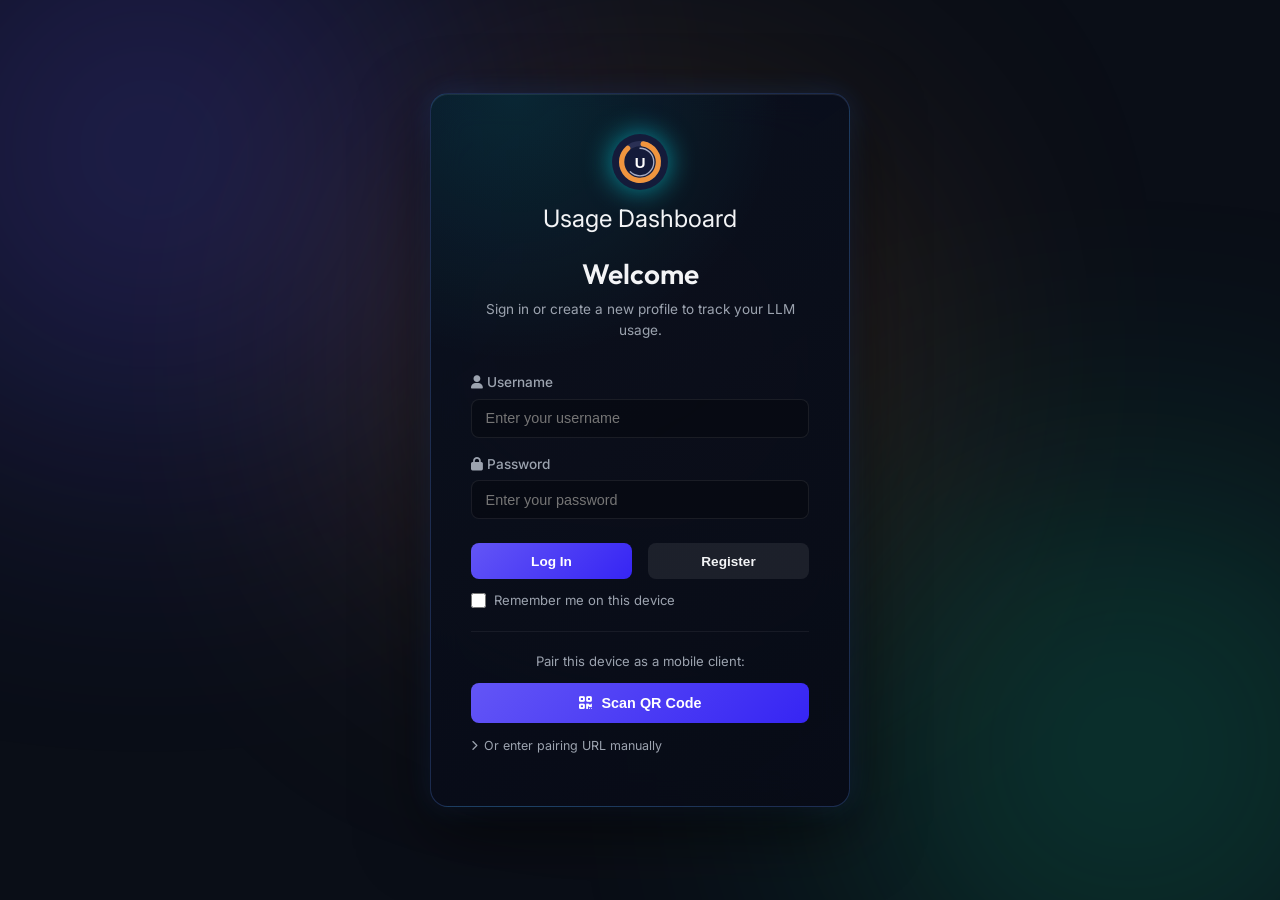
==== commit eb15b974: "Logo: bigger U; header uses full logo at 40px Co-Authored-By: Claude Opus 5.5 <noreply@anthropic.com" ====
--- a/index.html
+++ b/index.html
@@ -20,7 +20,7 @@
     <!-- Chart.js for Analytics (bundled locally — CDN blocked by MV3 CSP) -->
     <script src="lib/chart.min.js"></script>
     <script src="lib/qrcode.min.js"></script>
-    <link rel="stylesheet" href="style.css?v=0.43.2">
+    <link rel="stylesheet" href="style.css?v=0.43.3">
 </head>
 <body>
     <!-- Animated Ambient Background Blobs -->
@@ -1213,6 +1213,6 @@
     </div>
 
     <!-- Script Entry -->
-    <script src="app.js?v=0.43.2"></script>
+    <script src="app.js?v=0.43.3"></script>
 </body>
 </html>
--- a/style.css
+++ b/style.css
@@ -214,14 +214,14 @@
     display: inline-flex;
     align-items: center;
     justify-content: center;
-    width: 34px;
-    height: 34px;
-    flex: 0 0 34px;
+    width: 40px;
+    height: 40px;
+    flex: 0 0 40px;
 }
 
 .logo-badge-img {
-    width: 34px;
-    height: 34px;
+    width: 40px;
+    height: 40px;
     display: block;
     border-radius: 9px;
     object-fit: cover;
